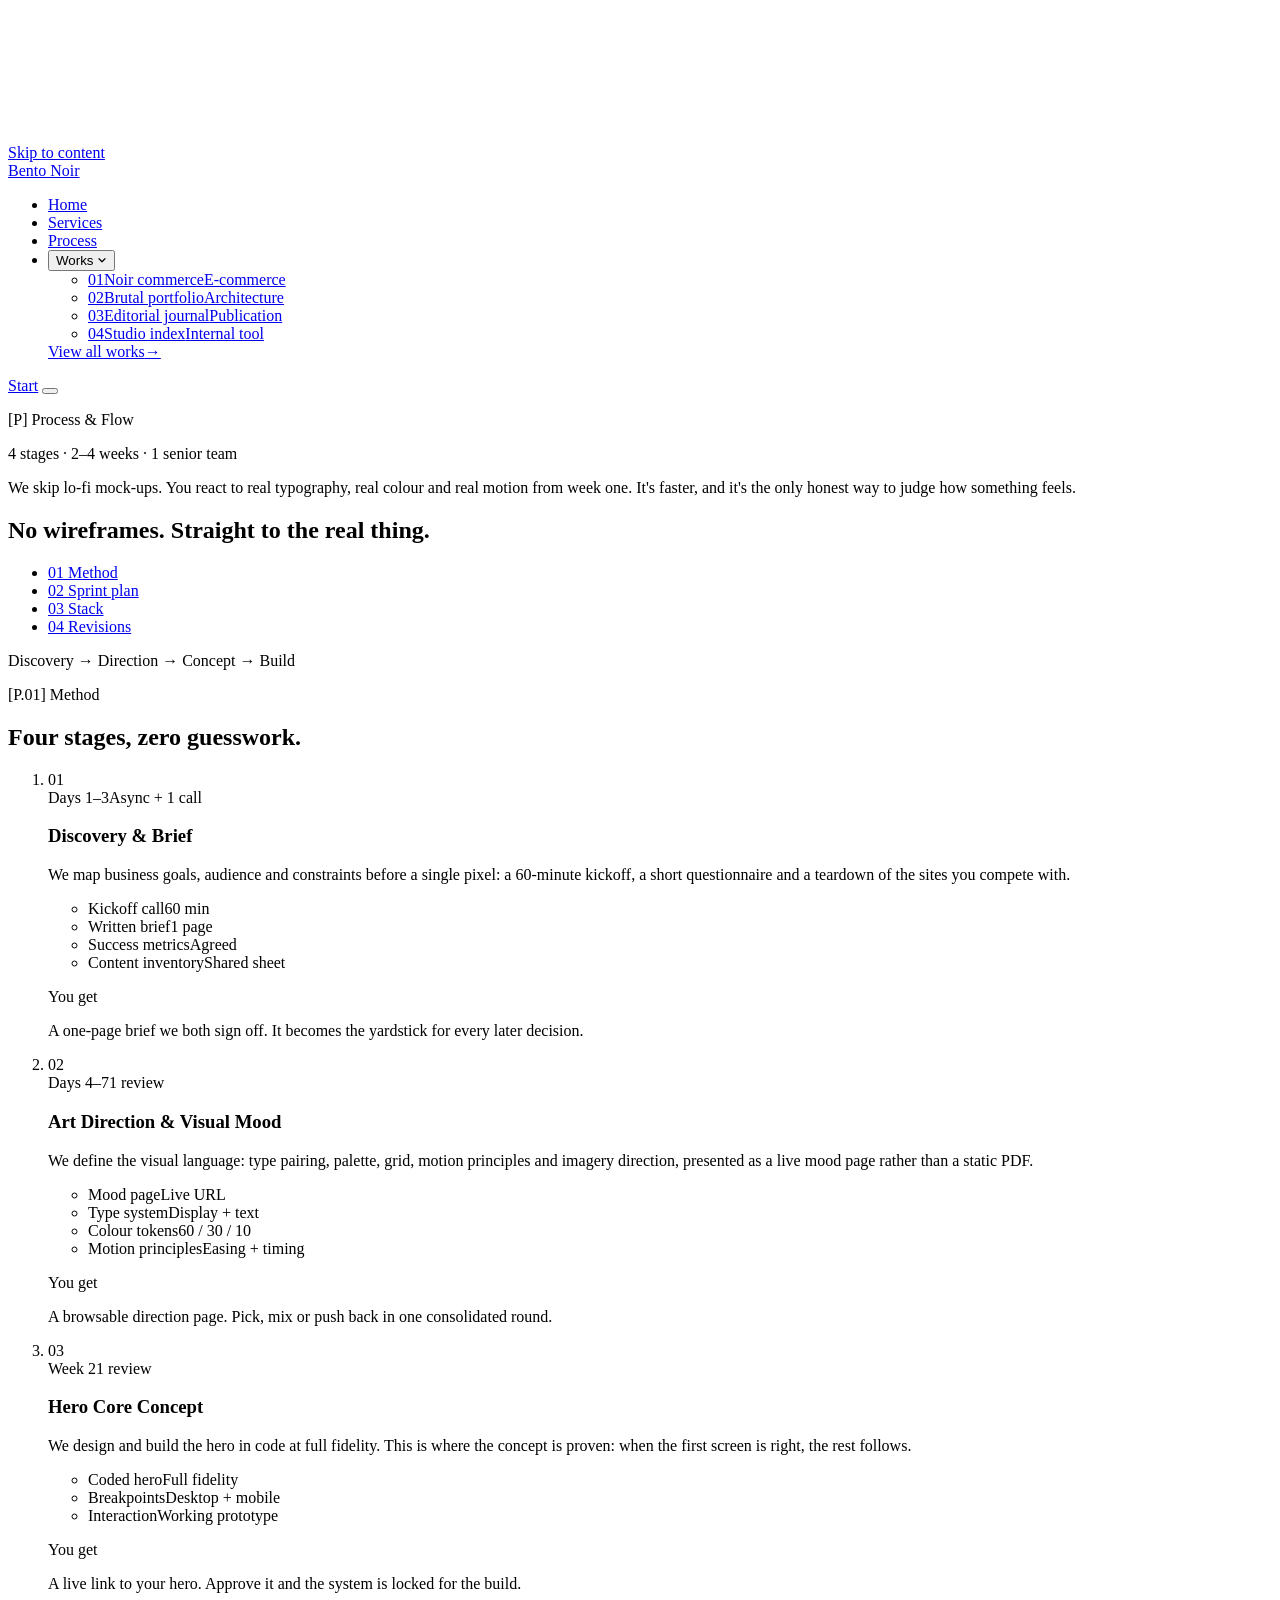
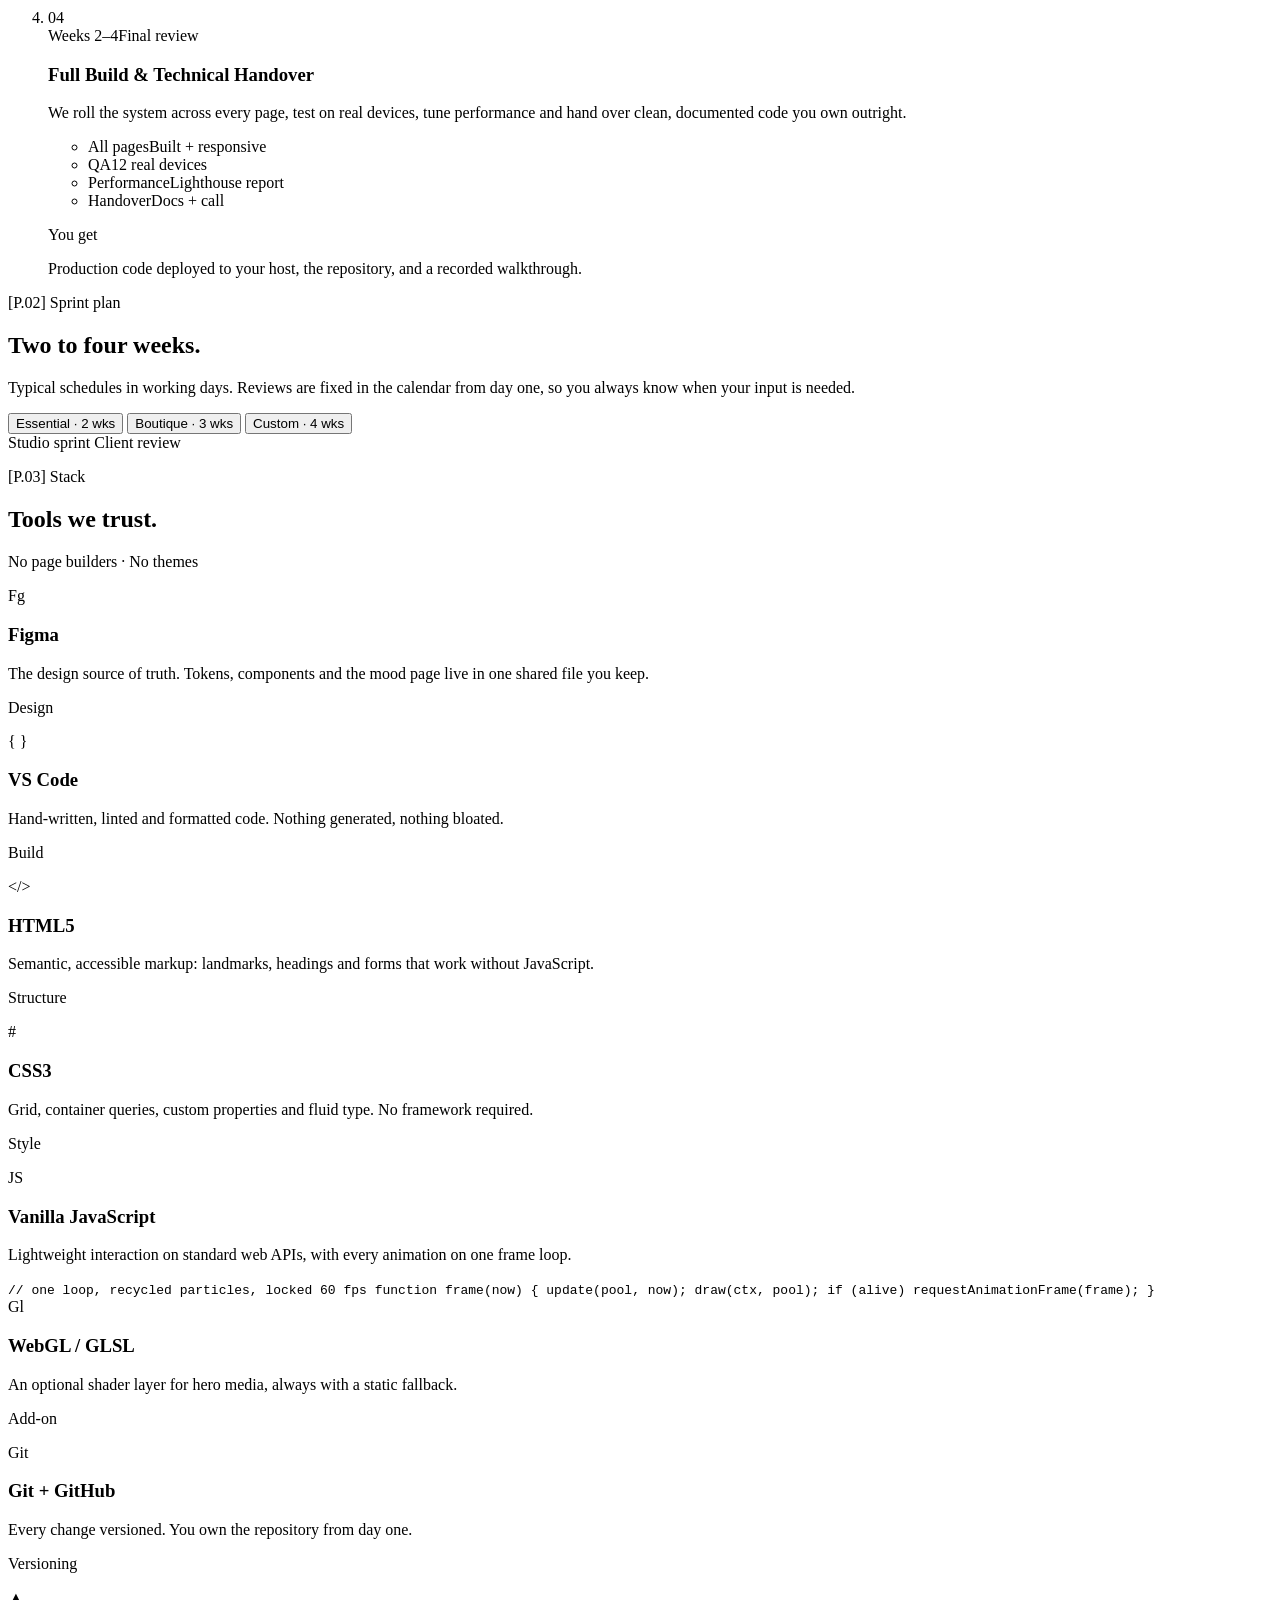
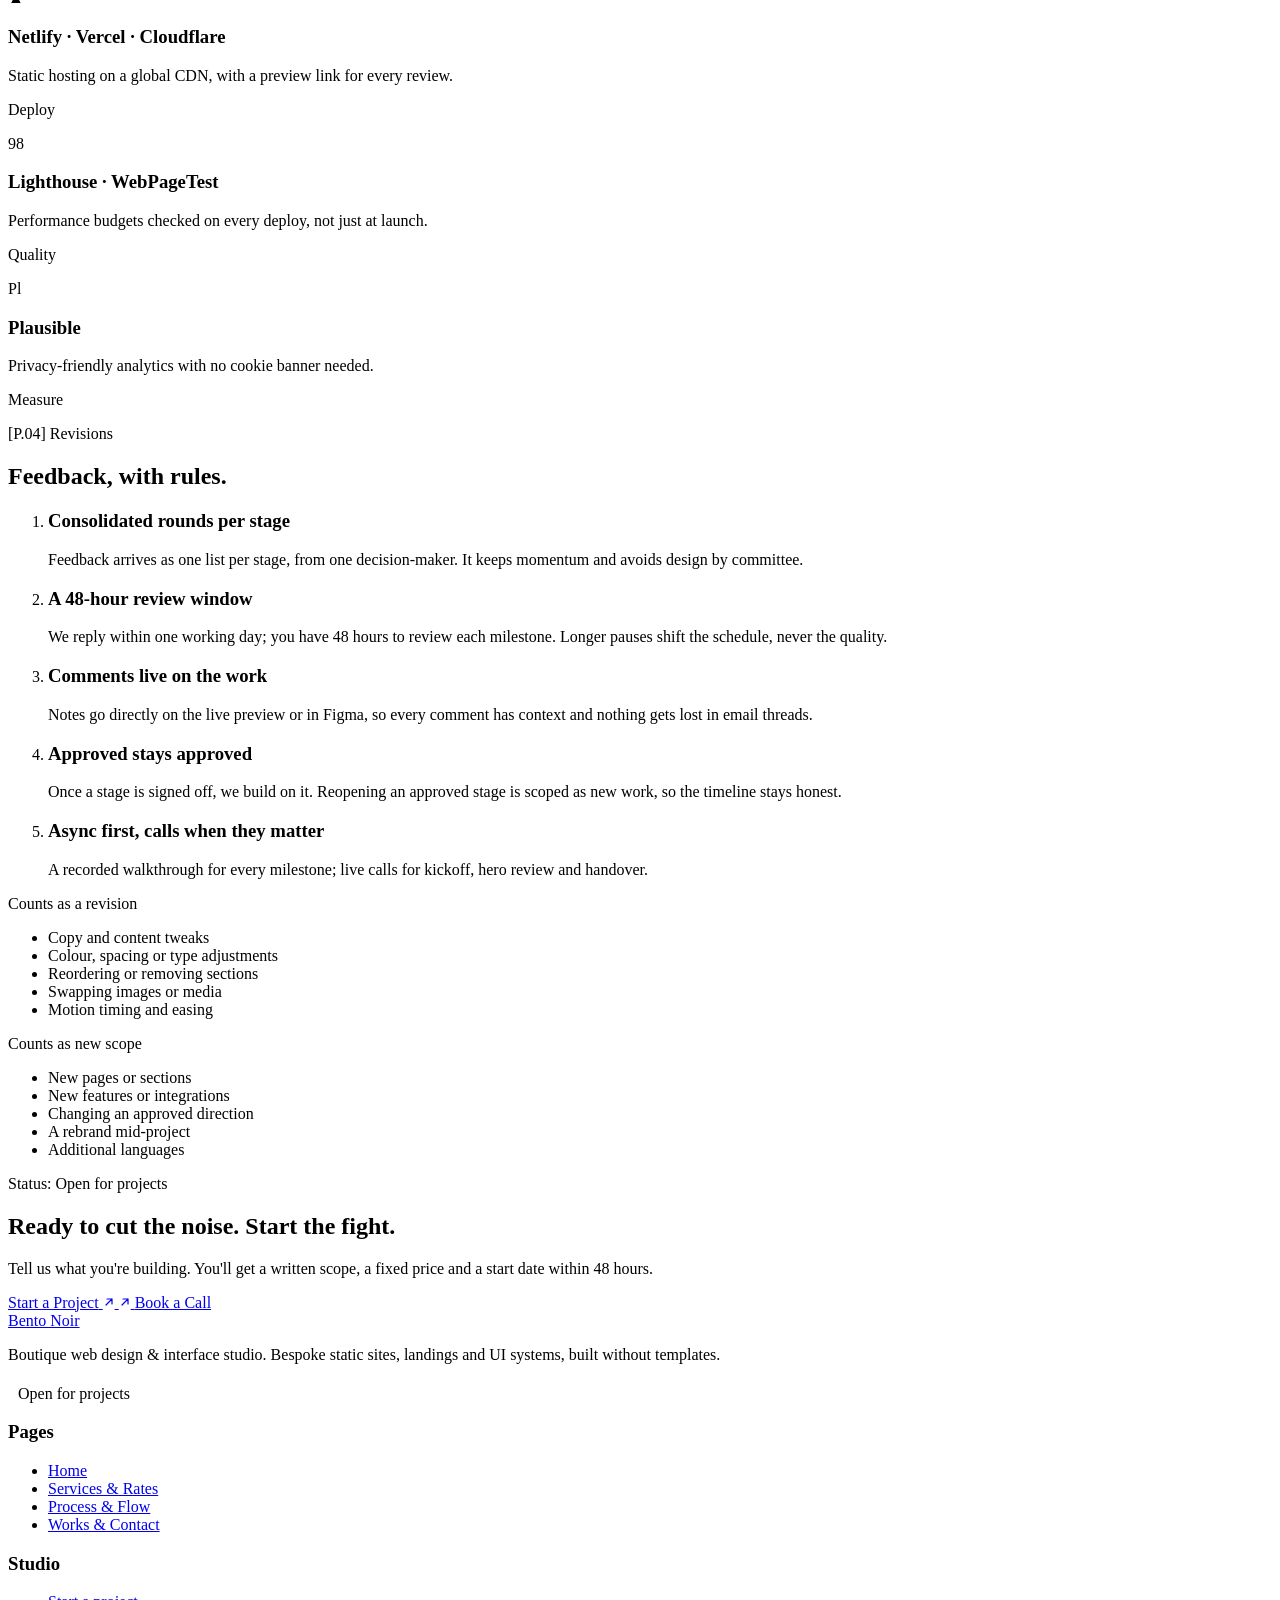
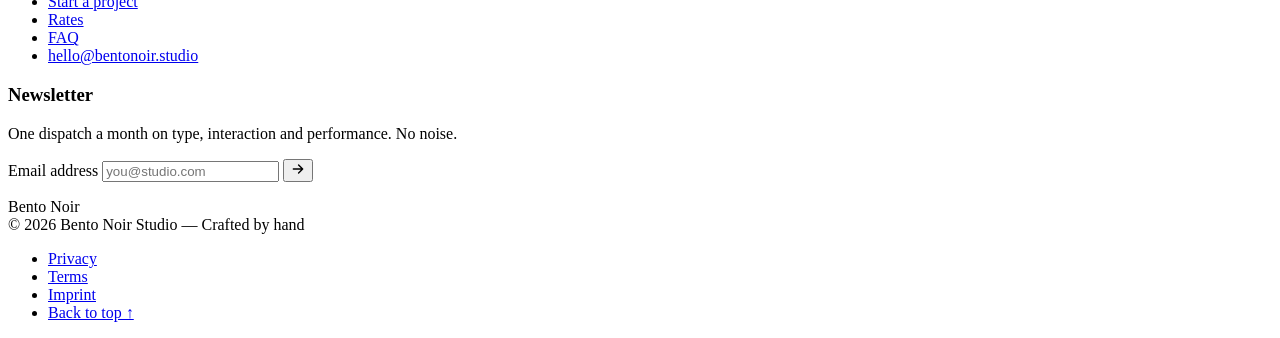
==== process.html @ 6e168e31 "Add files via upload" ====
<!doctype html>
<html lang="en" class="no-js">
<head>
  <meta charset="utf-8">
  <meta name="viewport" content="width=device-width, initial-scale=1">
  <title>Process &amp; Flow — Bento Noir</title>
  <meta name="description" content="Four stages, no lo-fi wireframes: Discovery, Art Direction, Hero Core Concept and Full Build. Sprint plans, tech stack and revision rules.">
  <meta name="theme-color" content="#F4F1EA">

  <link rel="preconnect" href="https://api.fontshare.com" crossorigin>
  <link rel="preconnect" href="https://fonts.googleapis.com">
  <link rel="preconnect" href="https://fonts.gstatic.com" crossorigin>
  <link rel="stylesheet" href="https://api.fontshare.com/v2/css?f[]=satoshi@400,500,700&display=swap">
  <link rel="stylesheet" href="https://fonts.googleapis.com/css2?family=Geist+Mono:wght@400;500&display=swap">
  <link rel="stylesheet" href="assets/css/styles.css">

  <script>document.documentElement.classList.replace('no-js', 'js');</script>
  <script src="assets/js/main.js" defer></script>
  <script src="assets/js/process.js" defer></script>
</head>

<body id="top">
  <a class="skip-link" href="#main">Skip to content</a>
  <canvas id="canvas-cursor" aria-hidden="true"></canvas>

  <!-- ===================== HEADER (shared) ===================== -->
  <header class="site-header">
    <nav class="nav" data-glow data-tone="light" aria-label="Primary">
      <a class="nav__brand" href="index.html" aria-label="Bento Noir — home">
        <span class="brand-mark" aria-hidden="true"><i></i><i></i><i></i><i></i></span>
        <span>Bento Noir</span>
      </a>

      <ul class="nav__links" id="nav-links">
        <li><a href="index.html">Home</a></li>
        <li><a href="services.html">Services</a></li>
        <li><a href="process.html" aria-current="page">Process</a></li>
        <li class="has-dropdown">
          <button class="nav__trigger" type="button" aria-expanded="false" aria-controls="works-menu">
            Works
            <svg class="chevron" width="10" height="10" viewBox="0 0 10 10" fill="none" aria-hidden="true"><path d="M2 3.75L5 6.75L8 3.75" stroke="currentColor" stroke-width="1.2" stroke-linecap="round" stroke-linejoin="round"/></svg>
          </button>
          <div class="dropdown" id="works-menu">
            <ul>
              <li><a href="works.html#noir-commerce"><span class="d-idx">01</span><span class="d-name">Noir commerce</span><span class="d-meta">E-commerce</span></a></li>
              <li><a href="works.html#brutal-portfolio"><span class="d-idx">02</span><span class="d-name">Brutal portfolio</span><span class="d-meta">Architecture</span></a></li>
              <li><a href="works.html#editorial-journal"><span class="d-idx">03</span><span class="d-name">Editorial journal</span><span class="d-meta">Publication</span></a></li>
              <li><a href="works.html#studio-index"><span class="d-idx">04</span><span class="d-name">Studio index</span><span class="d-meta">Internal tool</span></a></li>
            </ul>
            <a class="dropdown__all" href="works.html"><span>View all works</span><span aria-hidden="true">→</span></a>
          </div>
        </li>
      </ul>

      <a class="nav__cta" href="works.html#start" data-magnetic="0.22">Start</a>
      <button class="nav__toggle" type="button" aria-expanded="false" aria-controls="nav-links" aria-label="Open menu"><span></span><span></span></button>
    </nav>
  </header>

  <main id="main">

    <!-- ===================== PAGE HERO ===================== -->
    <section class="section page-hero" aria-labelledby="page-title">
      <div class="wrap">
        <div class="guides" aria-hidden="true"><span></span><span></span><span></span><span></span></div>
        <div class="page-hero__grid">
          <div class="page-hero__index" data-reveal style="--d: 300ms">
            <p class="tag"><span class="idx">[P]</span> Process &amp; Flow</p>
            <p class="tag">4 stages · 2–4 weeks · 1 senior team</p>
          </div>
          <div class="page-hero__aside" data-reveal style="--d: 450ms">
            <p class="lede">We skip lo-fi mock-ups. You react to real typography, real colour and real motion from week one. It's faster, and it's the only honest way to judge how something feels.</p>
          </div>
          <h1 class="display page-hero__title" id="page-title" data-lines style="--d: 150ms">
            <span class="line"><span class="line__inner" style="--i:0">No wireframes.</span></span>
            <span class="line"><span class="line__inner" style="--i:1">Straight to the <span class="accent">real thing.</span></span></span>
          </h1>
          <div class="page-hero__meta" data-reveal style="--d: 600ms">
            <ul class="page-hero__meta-list tag">
              <li><a href="#method">01 Method</a></li>
              <li><a href="#sprints">02 Sprint plan</a></li>
              <li><a href="#stack">03 Stack</a></li>
              <li><a href="#revisions">04 Revisions</a></li>
            </ul>
            <span class="tag">Discovery → Direction → Concept → Build</span>
          </div>
        </div>
      </div>
    </section>

    <!-- ===================== 01 · METHOD TIMELINE ===================== -->
    <section class="section" id="method" aria-labelledby="method-title" style="padding-top: 0">
      <div class="wrap">
        <div class="section-head">
          <p class="tag section-head__index" data-reveal><span class="idx">[P.01]</span> Method</p>
          <h2 class="h2 section-head__title" id="method-title" data-lines>
            <span class="line"><span class="line__inner" style="--i:0">Four stages,</span></span>
            <span class="line"><span class="line__inner" style="--i:1">zero guesswork.</span></span>
          </h2>
        </div>

        <div class="timeline" data-timeline>
          <div class="timeline__rail" aria-hidden="true"><i></i></div>
          <ol>

          <li class="step" data-step>
            <span class="step__node" aria-hidden="true"></span>
            <span class="step__n">01</span>
            <div class="step__main" data-reveal>
              <div class="step__when"><span class="pill-tag">Days 1–3</span><span class="pill-tag">Async + 1 call</span></div>
              <h3 class="h3">Discovery &amp; Brief</h3>
              <p class="body-s">We map business goals, audience and constraints before a single pixel: a 60-minute kickoff, a short questionnaire and a teardown of the sites you compete with.</p>
              <ul class="spec-list">
                <li><span>Kickoff call</span><span>60 min</span></li>
                <li><span>Written brief</span><span>1 page</span></li>
                <li><span>Success metrics</span><span>Agreed</span></li>
                <li><span>Content inventory</span><span>Shared sheet</span></li>
              </ul>
            </div>
            <div class="step__side" data-reveal style="--d: 120ms">
              <div class="step__out"><p class="tag">You get</p><p>A one-page brief we both sign off. It becomes the yardstick for every later decision.</p></div>
            </div>
          </li>

          <li class="step" data-step>
            <span class="step__node" aria-hidden="true"></span>
            <span class="step__n">02</span>
            <div class="step__main" data-reveal>
              <div class="step__when"><span class="pill-tag">Days 4–7</span><span class="pill-tag">1 review</span></div>
              <h3 class="h3">Art Direction &amp; Visual Mood</h3>
              <p class="body-s">We define the visual language: type pairing, palette, grid, motion principles and imagery direction, presented as a live mood page rather than a static PDF.</p>
              <ul class="spec-list">
                <li><span>Mood page</span><span>Live URL</span></li>
                <li><span>Type system</span><span>Display + text</span></li>
                <li><span>Colour tokens</span><span>60 / 30 / 10</span></li>
                <li><span>Motion principles</span><span>Easing + timing</span></li>
              </ul>
            </div>
            <div class="step__side" data-reveal style="--d: 120ms">
              <div class="step__out"><p class="tag">You get</p><p>A browsable direction page. Pick, mix or push back in one consolidated round.</p></div>
            </div>
          </li>

          <li class="step" data-step>
            <span class="step__node" aria-hidden="true"></span>
            <span class="step__n">03</span>
            <div class="step__main" data-reveal>
              <div class="step__when"><span class="pill-tag">Week 2</span><span class="pill-tag">1 review</span></div>
              <h3 class="h3">Hero Core Concept</h3>
              <p class="body-s">We design and build the hero in code at full fidelity. This is where the concept is proven: when the first screen is right, the rest follows.</p>
              <ul class="spec-list">
                <li><span>Coded hero</span><span>Full fidelity</span></li>
                <li><span>Breakpoints</span><span>Desktop + mobile</span></li>
                <li><span>Interaction</span><span>Working prototype</span></li>
              </ul>
            </div>
            <div class="step__side" data-reveal style="--d: 120ms">
              <div class="step__out"><p class="tag">You get</p><p>A live link to your hero. Approve it and the system is locked for the build.</p></div>
            </div>
          </li>

          <li class="step" data-step>
            <span class="step__node" aria-hidden="true"></span>
            <span class="step__n">04</span>
            <div class="step__main" data-reveal>
              <div class="step__when"><span class="pill-tag">Weeks 2–4</span><span class="pill-tag">Final review</span></div>
              <h3 class="h3">Full Build &amp; Technical Handover</h3>
              <p class="body-s">We roll the system across every page, test on real devices, tune performance and hand over clean, documented code you own outright.</p>
              <ul class="spec-list">
                <li><span>All pages</span><span>Built + responsive</span></li>
                <li><span>QA</span><span>12 real devices</span></li>
                <li><span>Performance</span><span>Lighthouse report</span></li>
                <li><span>Handover</span><span>Docs + call</span></li>
              </ul>
            </div>
            <div class="step__side" data-reveal style="--d: 120ms">
              <div class="step__out"><p class="tag">You get</p><p>Production code deployed to your host, the repository, and a recorded walkthrough.</p></div>
            </div>
          </li>
          </ol>
        </div>
      </div>
    </section>

    <!-- ===================== 02 · SPRINT PLAN ===================== -->
    <section class="section" id="sprints" aria-labelledby="sprints-title" style="padding-top: 0">
      <div class="wrap">
        <div class="section-head">
          <p class="tag section-head__index" data-reveal><span class="idx">[P.02]</span> Sprint plan</p>
          <div class="section-head__title">
            <h2 class="h2" id="sprints-title" data-lines>
              <span class="line"><span class="line__inner">Two to four weeks.</span></span>
            </h2>
            <p class="lede" data-reveal style="--d:150ms; margin-top: 20px">Typical schedules in working days. Reviews are fixed in the calendar from day one, so you always know when your input is needed.</p>
          </div>
        </div>

        <div class="sprint" data-sprint data-reveal="expand">
          <div class="sprint__bar">
            <div class="sprint__tabs" role="tablist" aria-label="Tier schedule">
              <button class="chip" type="button" role="tab" aria-selected="false" data-plan="essential">Essential · 2 wks</button>
              <button class="chip" type="button" role="tab" aria-selected="true" data-plan="boutique">Boutique · 3 wks</button>
              <button class="chip" type="button" role="tab" aria-selected="false" data-plan="custom">Custom · 4 wks</button>
            </div>
            <div class="sprint__legend tag">
              <span><i aria-hidden="true"></i>Studio sprint</span>
              <span><i class="is-review" aria-hidden="true"></i>Client review</span>
            </div>
          </div>
          <div class="sprint__chart" role="tabpanel" data-sprint-chart aria-live="polite">
            <noscript><p class="body-s">Essential: 2 weeks · Boutique: 3 weeks · Custom: 4+ weeks.</p></noscript>
          </div>
        </div>
      </div>
    </section>

    <!-- ===================== 03 · STACK ===================== -->
    <section class="section" id="stack" aria-labelledby="stack-title" style="padding-top: 0">
      <div class="wrap">
        <div class="section-head">
          <p class="tag section-head__index" data-reveal><span class="idx">[P.03]</span> Stack</p>
          <h2 class="h2 section-head__title" id="stack-title" data-lines>
            <span class="line"><span class="line__inner">Tools we trust.</span></span>
          </h2>
          <p class="tag section-head__meta" data-reveal>No page builders · No themes</p>
        </div>

        <div class="bento stack-grid" data-reveal="expand">
          <article class="tool tool--wide">
            <span class="tool__glyph" aria-hidden="true">Fg</span>
            <h3 class="h4">Figma</h3>
            <p class="tool__desc">The design source of truth. Tokens, components and the mood page live in one shared file you keep.</p>
            <p class="tag tool__role">Design</p>
          </article>
          <article class="tool">
            <span class="tool__glyph" aria-hidden="true">{ }</span>
            <h3 class="h4">VS Code</h3>
            <p class="tool__desc">Hand-written, linted and formatted code. Nothing generated, nothing bloated.</p>
            <p class="tag tool__role">Build</p>
          </article>
          <article class="tool">
            <span class="tool__glyph" aria-hidden="true">&lt;/&gt;</span>
            <h3 class="h4">HTML5</h3>
            <p class="tool__desc">Semantic, accessible markup: landmarks, headings and forms that work without JavaScript.</p>
            <p class="tag tool__role">Structure</p>
          </article>
          <article class="tool">
            <span class="tool__glyph" aria-hidden="true">#</span>
            <h3 class="h4">CSS3</h3>
            <p class="tool__desc">Grid, container queries, custom properties and fluid type. No framework required.</p>
            <p class="tag tool__role">Style</p>
          </article>
          <article class="tool tool--wide">
            <span class="tool__glyph" aria-hidden="true">JS</span>
            <h3 class="h4">Vanilla JavaScript</h3>
            <p class="tool__desc">Lightweight interaction on standard web APIs, with every animation on one frame loop.</p>
<code><span class="c">// one loop, recycled particles, locked 60 fps</span>
<span class="k">function</span> frame(now) {
  update(pool, now); draw(ctx, pool);
  <span class="k">if</span> (alive) requestAnimationFrame(frame);
}</code>
          </article>
          <article class="tool">
            <span class="tool__glyph" aria-hidden="true">Gl</span>
            <h3 class="h4">WebGL / GLSL</h3>
            <p class="tool__desc">An optional shader layer for hero media, always with a static fallback.</p>
            <p class="tag tool__role">Add-on</p>
          </article>
          <article class="tool">
            <span class="tool__glyph" aria-hidden="true">Git</span>
            <h3 class="h4">Git + GitHub</h3>
            <p class="tool__desc">Every change versioned. You own the repository from day one.</p>
            <p class="tag tool__role">Versioning</p>
          </article>
          <article class="tool">
            <span class="tool__glyph" aria-hidden="true">▲</span>
            <h3 class="h4">Netlify · Vercel · Cloudflare</h3>
            <p class="tool__desc">Static hosting on a global CDN, with a preview link for every review.</p>
            <p class="tag tool__role">Deploy</p>
          </article>
          <article class="tool">
            <span class="tool__glyph" aria-hidden="true">98</span>
            <h3 class="h4">Lighthouse · WebPageTest</h3>
            <p class="tool__desc">Performance budgets checked on every deploy, not just at launch.</p>
            <p class="tag tool__role">Quality</p>
          </article>
          <article class="tool">
            <span class="tool__glyph" aria-hidden="true">Pl</span>
            <h3 class="h4">Plausible</h3>
            <p class="tool__desc">Privacy-friendly analytics with no cookie banner needed.</p>
            <p class="tag tool__role">Measure</p>
          </article>
        </div>
      </div>
    </section>

    <!-- ===================== 04 · REVISIONS ===================== -->
    <section class="section" id="revisions" aria-labelledby="rev-title" style="padding-top: 0">
      <div class="wrap">
        <div class="section-head">
          <p class="tag section-head__index" data-reveal><span class="idx">[P.04]</span> Revisions</p>
          <h2 class="h2 section-head__title" id="rev-title" data-lines>
            <span class="line"><span class="line__inner">Feedback, with rules.</span></span>
          </h2>
        </div>

        <div class="revisions">
          <ol class="rules">
            <li class="rule-item" data-reveal>
              <div><h3 class="h4">Consolidated rounds per stage</h3>
              <p>Feedback arrives as one list per stage, from one decision-maker. It keeps momentum and avoids design by committee.</p></div>
            </li>
            <li class="rule-item" data-reveal>
              <div><h3 class="h4">A 48-hour review window</h3>
              <p>We reply within one working day; you have 48 hours to review each milestone. Longer pauses shift the schedule, never the quality.</p></div>
            </li>
            <li class="rule-item" data-reveal>
              <div><h3 class="h4">Comments live on the work</h3>
              <p>Notes go directly on the live preview or in Figma, so every comment has context and nothing gets lost in email threads.</p></div>
            </li>
            <li class="rule-item" data-reveal>
              <div><h3 class="h4">Approved stays approved</h3>
              <p>Once a stage is signed off, we build on it. Reopening an approved stage is scoped as new work, so the timeline stays honest.</p></div>
            </li>
            <li class="rule-item" data-reveal>
              <div><h3 class="h4">Async first, calls when they matter</h3>
              <p>A recorded walkthrough for every milestone; live calls for kickoff, hero review and handover.</p></div>
            </li>
          </ol>

          <div class="scope-compare">
            <div class="scope-card is-inverse" style="background: var(--c-ink)" data-reveal>
              <p class="tag">Counts as a revision</p>
              <ul>
                <li>Copy and content tweaks</li>
                <li>Colour, spacing or type adjustments</li>
                <li>Reordering or removing sections</li>
                <li>Swapping images or media</li>
                <li>Motion timing and easing</li>
              </ul>
            </div>
            <div class="scope-card is-light" data-reveal style="--d: 120ms">
              <p class="tag">Counts as new scope</p>
              <ul>
                <li>New pages or sections</li>
                <li>New features or integrations</li>
                <li>Changing an approved direction</li>
                <li>A rebrand mid-project</li>
                <li>Additional languages</li>
              </ul>
            </div>
          </div>
        </div>
      </div>
    </section>

    <!-- ===================== CLOSING CTA (dark sheet) ===================== -->
    <section class="section section--sheet cta" data-theme="dark" aria-labelledby="cta-title">
      <div class="cta__glow" aria-hidden="true"></div>
      <div class="wrap cta__inner">
        <p class="status-chip tag" data-reveal>
          <span class="status-dot" data-live aria-hidden="true"></span>
          <span data-studio="status">Status: Open for projects</span>
        </p>
        <h2 class="cta__title" id="cta-title" data-lines>
          <span class="line"><span class="line__inner" style="--i:0">Ready to cut the noise.</span></span>
          <span class="line"><span class="line__inner" style="--i:1">Start the fight.</span></span>
        </h2>
        <p class="cta__lede" data-reveal style="--d: 200ms">Tell us what you're building. You'll get a written scope, a fixed price and a start date within 48 hours.</p>
        <div class="cta__actions" data-reveal style="--d: 300ms">
          <a class="btn btn--solid" href="works.html#start" data-magnetic="0.3">
            <span class="btn__label">Start a Project</span>
            <span class="btn__icon" aria-hidden="true">
              <svg width="12" height="12" viewBox="0 0 12 12" fill="none"><path d="M3 9L9 3M9 3H4M9 3V8" stroke="currentColor" stroke-width="1.2" stroke-linecap="round" stroke-linejoin="round"/></svg>
              <svg width="12" height="12" viewBox="0 0 12 12" fill="none"><path d="M3 9L9 3M9 3H4M9 3V8" stroke="currentColor" stroke-width="1.2" stroke-linecap="round" stroke-linejoin="round"/></svg>
            </span>
          </a>
          <a class="btn btn--ghost" href="works.html#start" data-studio="mailto" data-subject="Intro call — Bento Noir" data-magnetic="0.3">
            <span class="btn__label">Book a Call</span>
            <span class="btn__dot" aria-hidden="true"></span>
          </a>
        </div>
      </div>
    </section>
  </main>

  <!-- ===================== FOOTER (shared) ===================== -->
  <footer class="section site-footer" data-theme="dark">
    <div class="wrap">
      <div class="footer__top">
        <div class="footer__brand">
          <a class="nav__brand" href="index.html" aria-label="Bento Noir — home">
            <span class="brand-mark" aria-hidden="true"><i></i><i></i><i></i><i></i></span>
            <span>Bento Noir</span>
          </a>
          <p>Boutique web design &amp; interface studio. Bespoke static sites, landings and UI systems, built without templates.</p>
          <span class="tag" style="display:inline-flex;align-items:center;gap:10px">
            <span class="status-dot" data-live aria-hidden="true"></span>
            <span data-studio="status-short">Open for projects</span>
          </span>
        </div>

        <nav class="footer__col" aria-label="Pages">
          <h3 class="tag">Pages</h3>
          <ul>
            <li><a href="index.html">Home</a></li>
            <li><a href="services.html">Services &amp; Rates</a></li>
            <li><a href="process.html" aria-current="page">Process &amp; Flow</a></li>
            <li><a href="works.html">Works &amp; Contact</a></li>
          </ul>
        </nav>

        <div class="footer__col">
          <h3 class="tag">Studio</h3>
          <ul>
            <li><a href="works.html#start">Start a project</a></li>
            <li><a href="services.html#rates">Rates</a></li>
            <li><a href="works.html#faq">FAQ</a></li>
            <li><a href="#" data-studio="email">hello@bentonoir.studio</a></li>
          </ul>
        </div>

        <form class="newsletter" data-newsletter data-endpoint="" novalidate>
          <h3 class="tag">Newsletter</h3>
          <p class="body-s">One dispatch a month on type, interaction and performance. No noise.</p>
          <div class="newsletter__field">
            <label class="visually-hidden" for="nl-email">Email address</label>
            <input id="nl-email" type="email" name="email" placeholder="you@studio.com" autocomplete="email" required>
            <button type="submit" aria-label="Subscribe">
              <svg width="14" height="14" viewBox="0 0 12 12" fill="none" aria-hidden="true"><path d="M2 6h8M10 6 6.5 2.5M10 6 6.5 9.5" stroke="currentColor" stroke-width="1.2" stroke-linecap="round" stroke-linejoin="round"/></svg>
            </button>
          </div>
          <p class="form-note" role="status" aria-live="polite"></p>
        </form>
      </div>

      <div class="footer__wordmark" aria-hidden="true">Bento Noir</div>

      <div class="footer__legal tag">
        <span>© <span data-year>2026</span> Bento Noir Studio — Crafted by hand</span>
        <ul>
          <!-- TODO: point these at real legal pages -->
          <li><a href="#">Privacy</a></li>
          <li><a href="#">Terms</a></li>
          <li><a href="#">Imprint</a></li>
          <li><a href="#top">Back to top ↑</a></li>
        </ul>
      </div>
    </div>
  </footer>
</body>
</html>
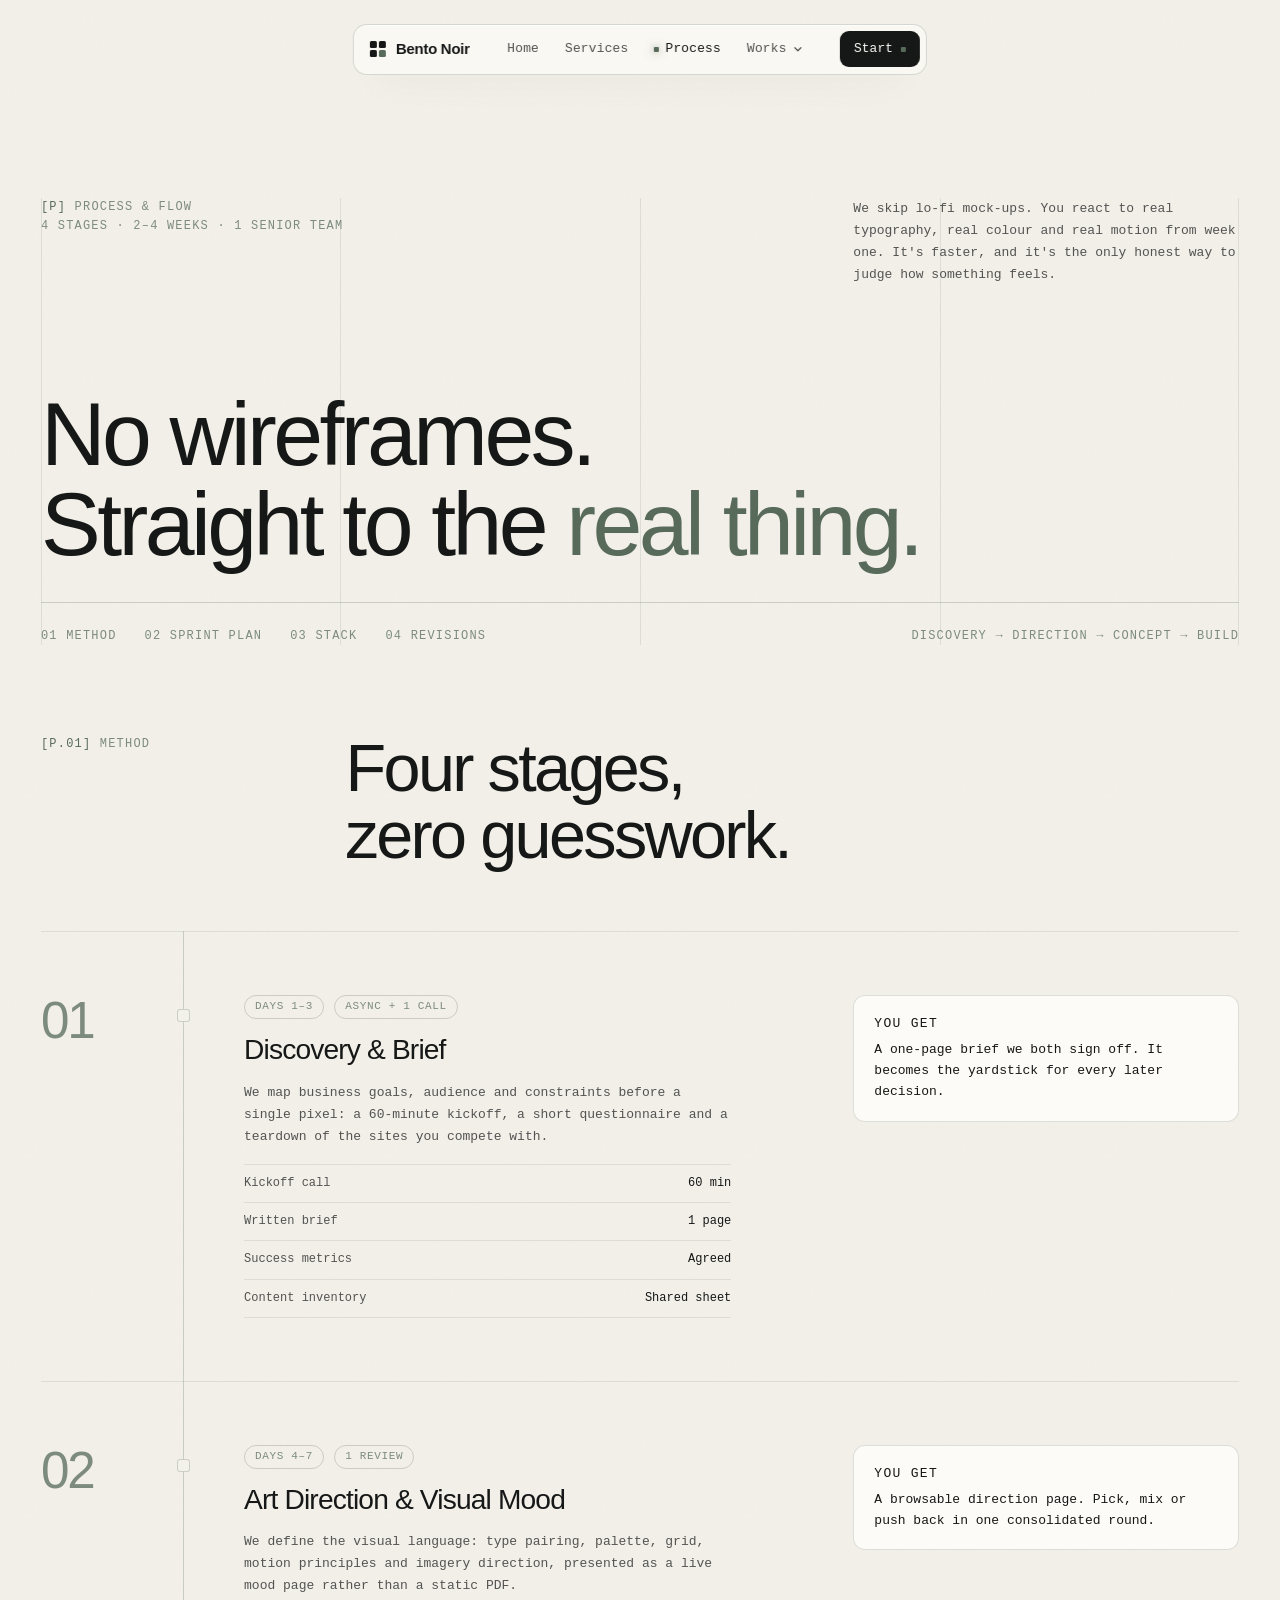
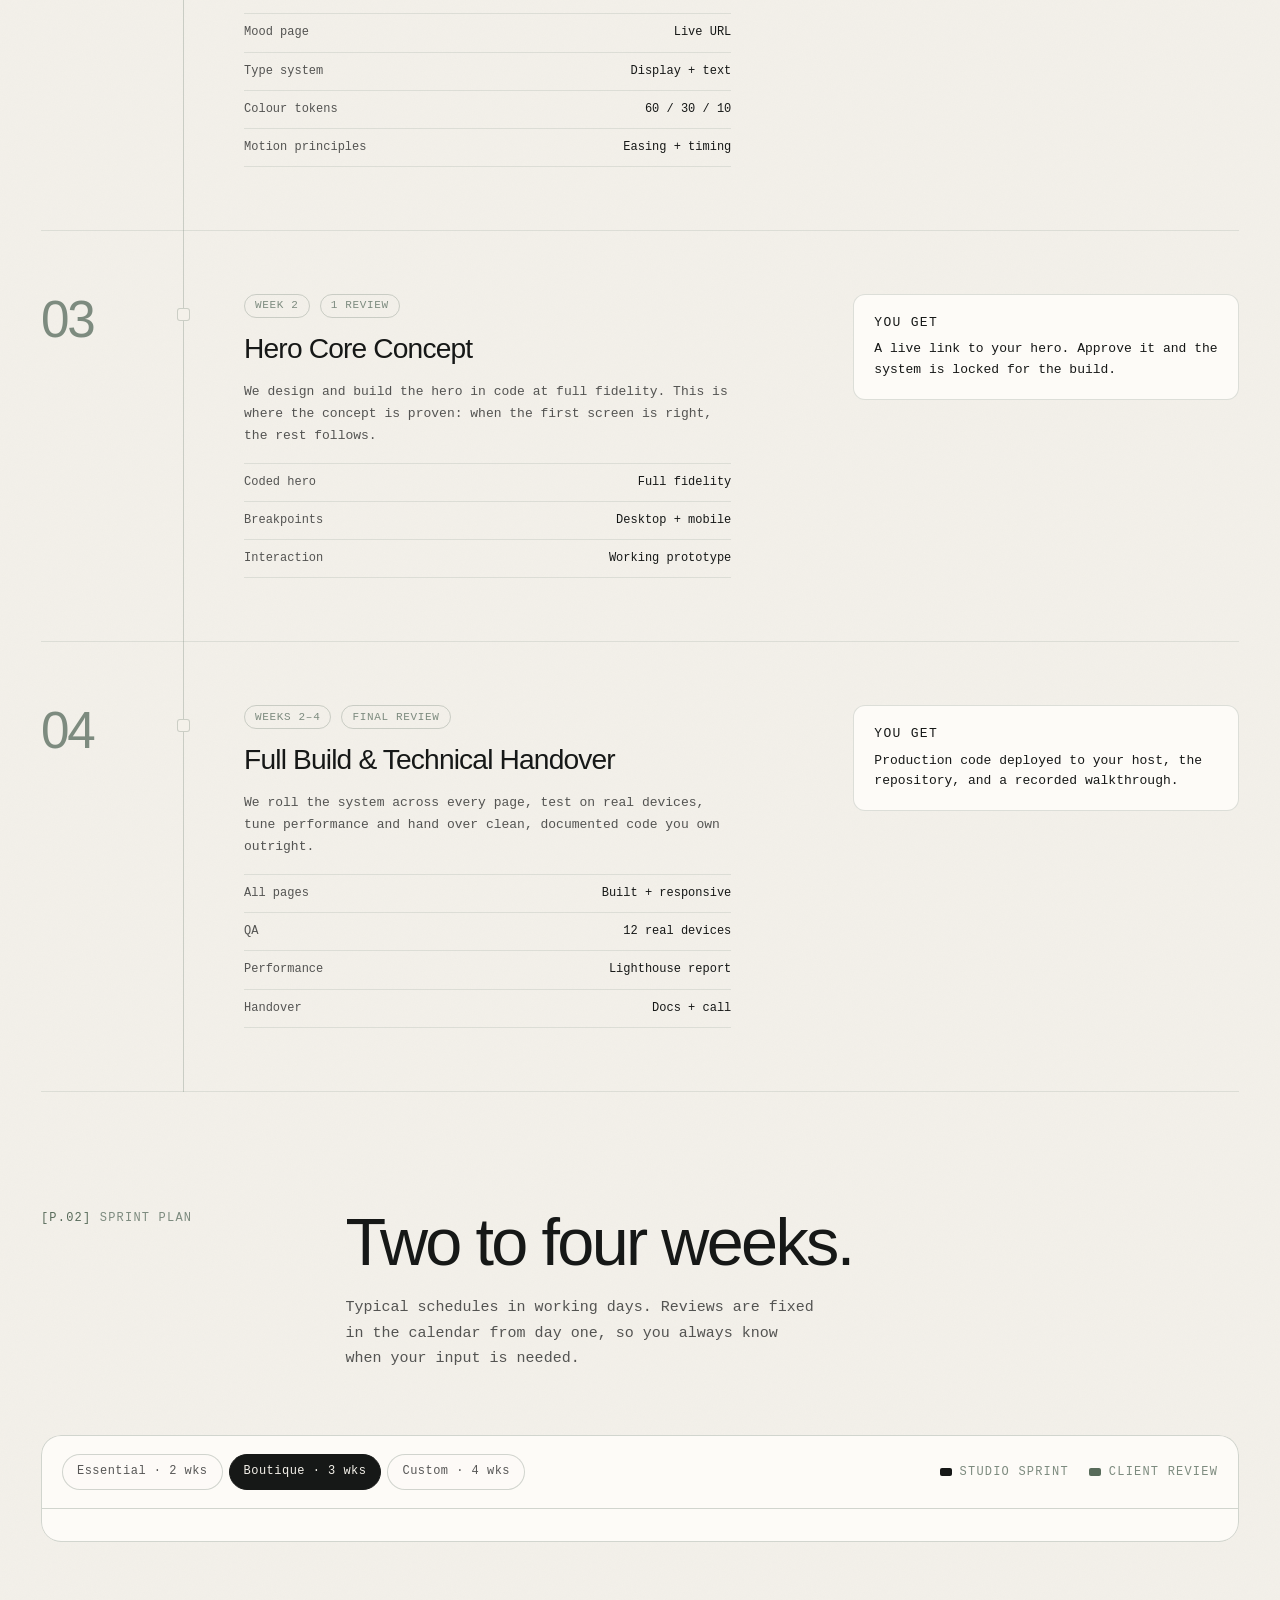
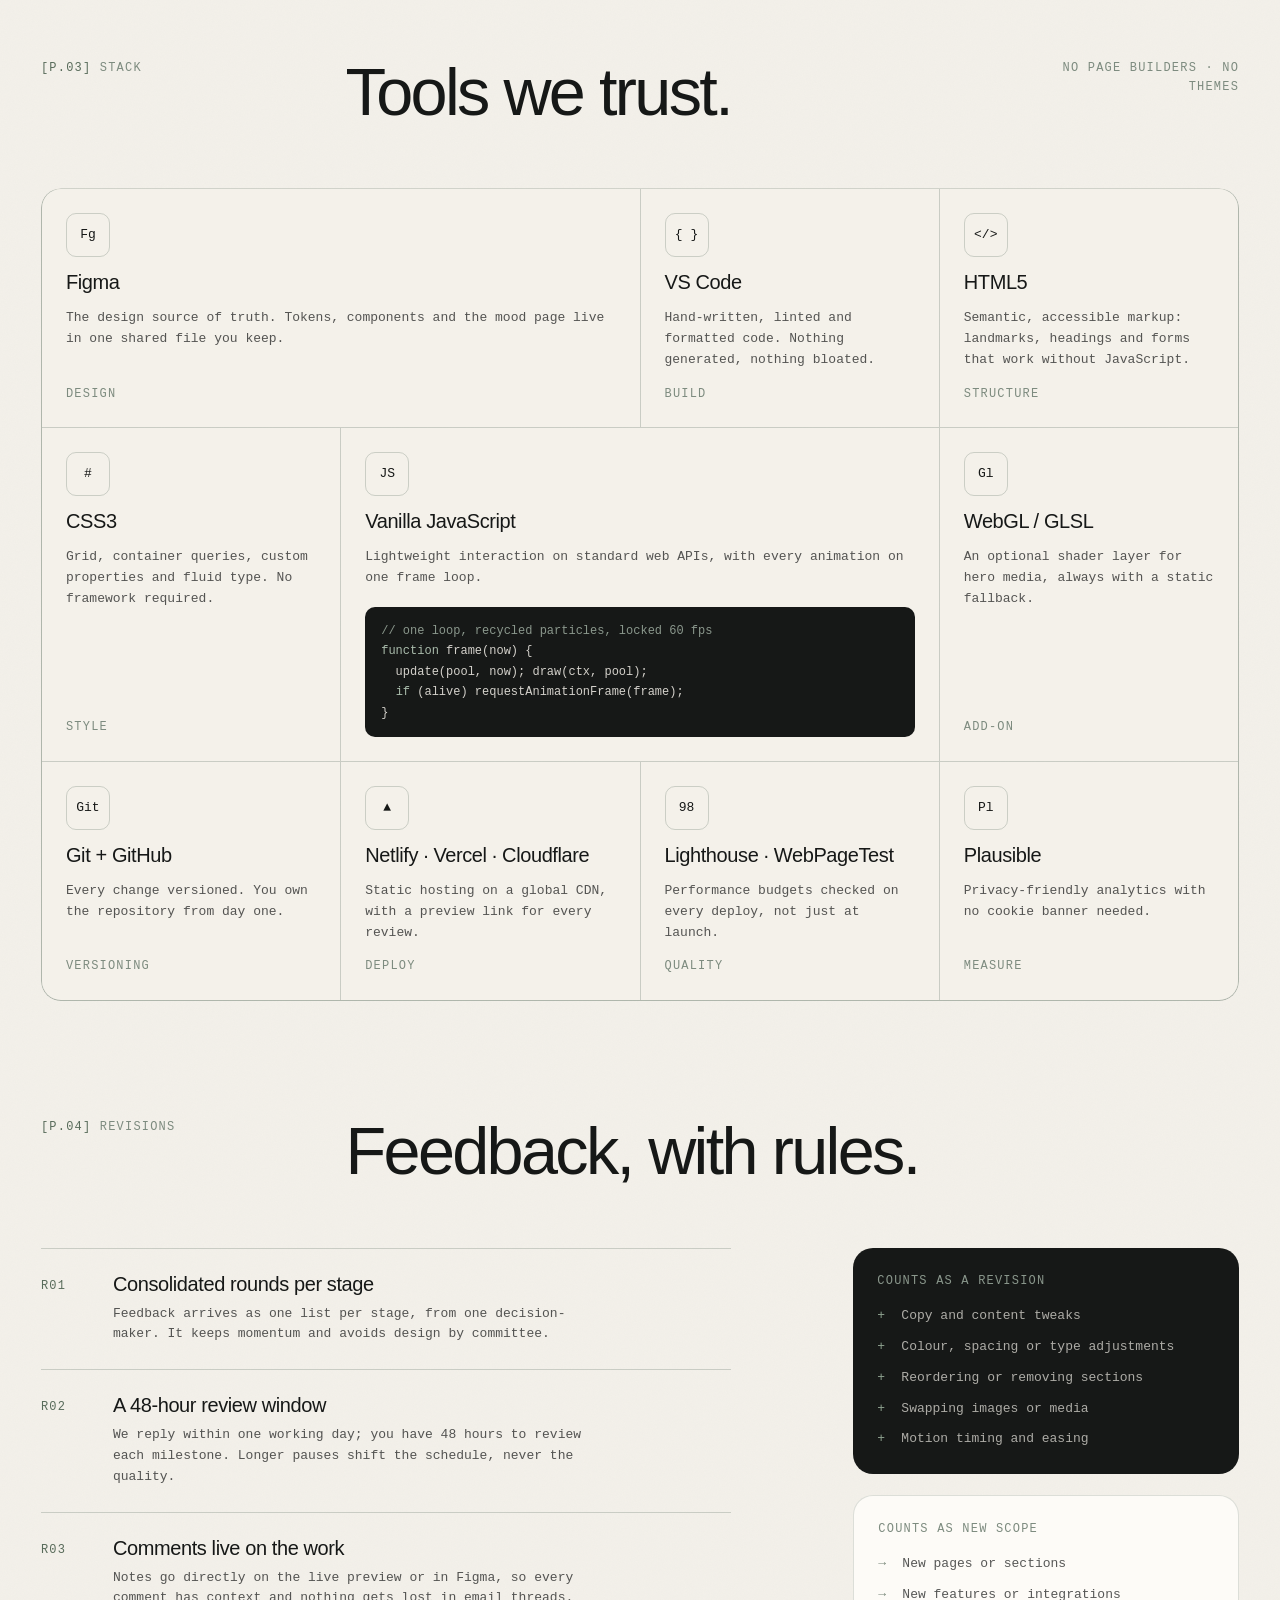
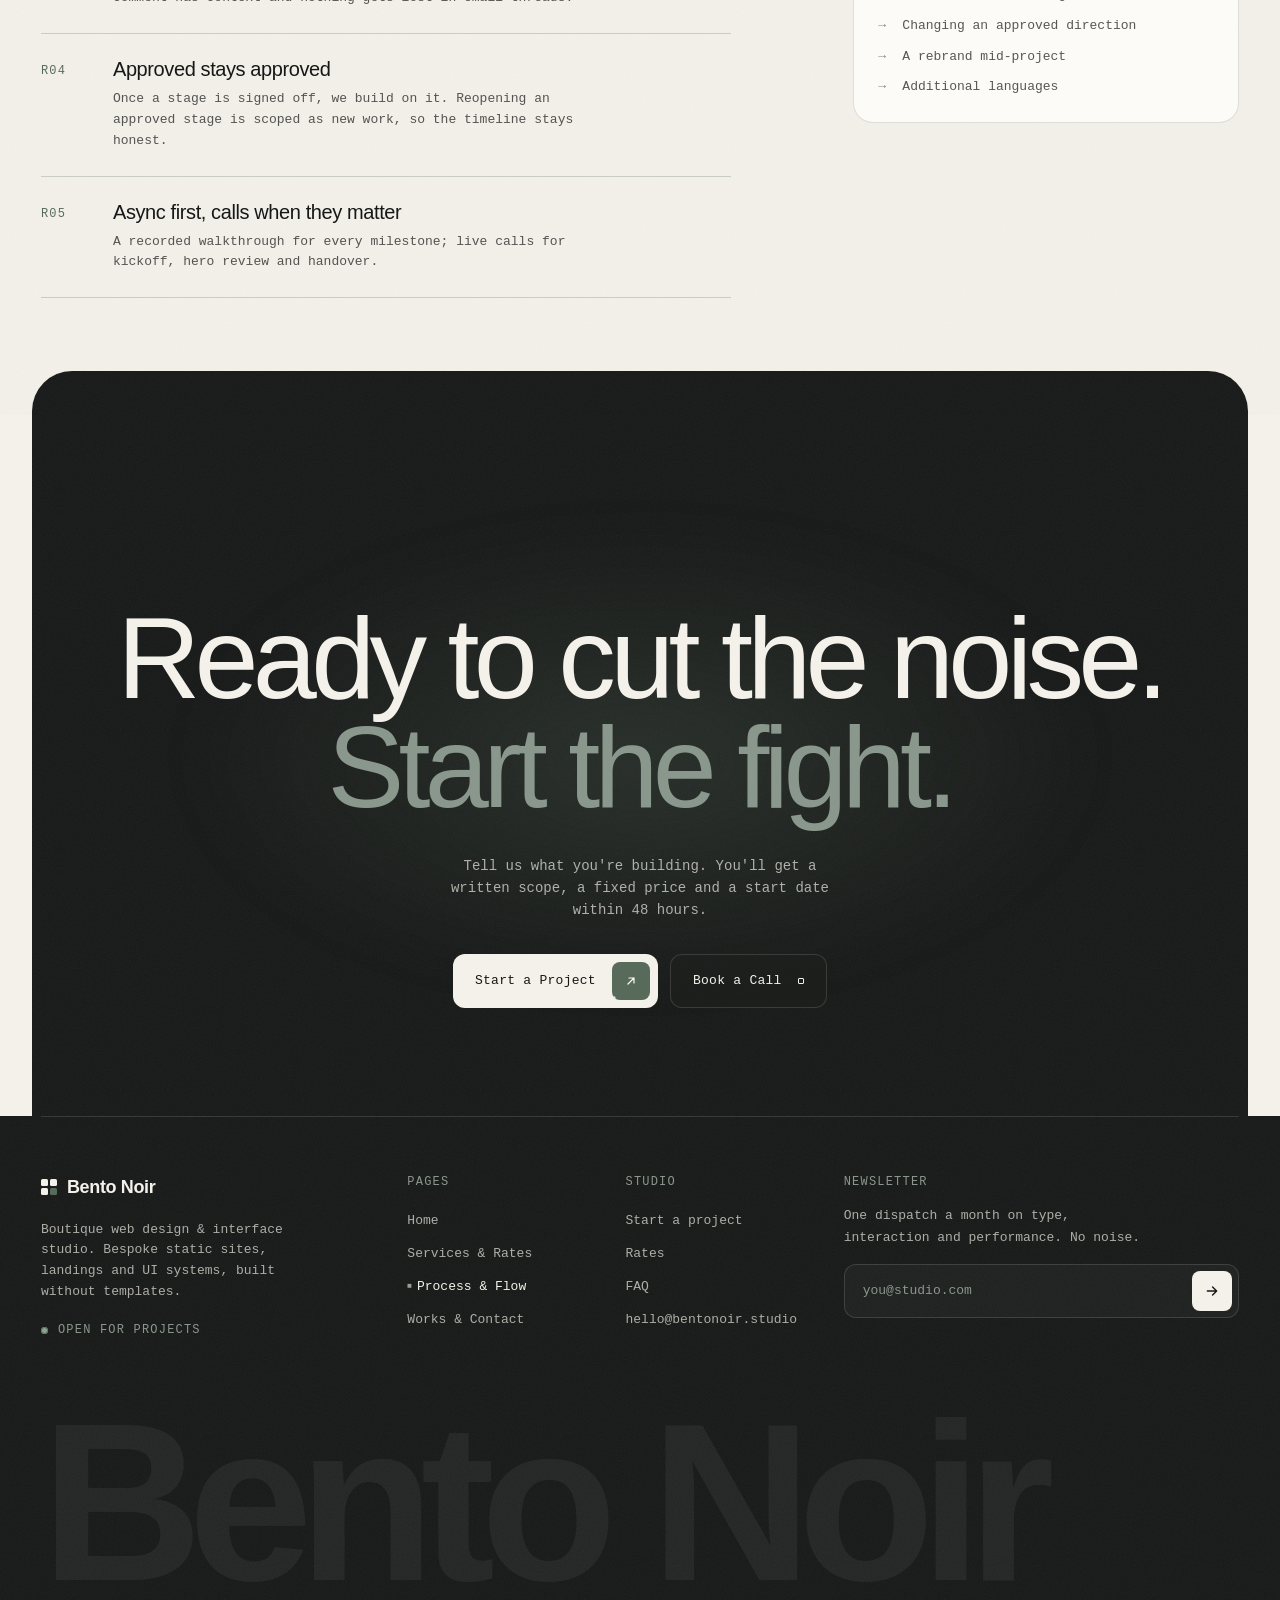
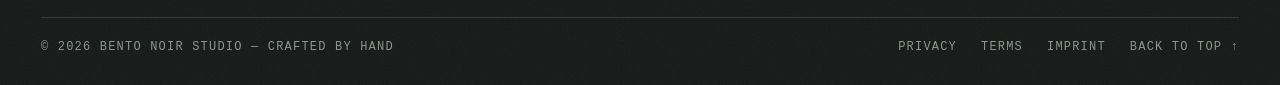
==== commit 73d482d2: "Update stylesheet and script links in process.html" ====
--- a/process.html
+++ b/process.html
@@ -12,11 +12,11 @@
   <link rel="preconnect" href="https://fonts.gstatic.com" crossorigin>
   <link rel="stylesheet" href="https://api.fontshare.com/v2/css?f[]=satoshi@400,500,700&display=swap">
   <link rel="stylesheet" href="https://fonts.googleapis.com/css2?family=Geist+Mono:wght@400;500&display=swap">
-  <link rel="stylesheet" href="assets/css/styles.css">
+  <link rel="stylesheet" href="styles.css">
 
   <script>document.documentElement.classList.replace('no-js', 'js');</script>
-  <script src="assets/js/main.js" defer></script>
-  <script src="assets/js/process.js" defer></script>
+<script src="main.js" defer></script>
+<script src="home.js" defer></script>
 </head>
 
 <body id="top">
--- a/styles.css
+++ b/styles.css
@@ -0,0 +1,2617 @@
+/* =====================================================================
+   BENTO NOIR — Shared stylesheet
+   Quiet Luxury · Interactive Digital Craft
+   ---------------------------------------------------------------------
+   01 Tokens & themes      08 Hero (home)          15 Works page
+   02 Base                 09 Philosophy           16 Modal
+   03 Type utilities       10 Selected works       17 FAQ
+   04 Motion system        11 Closing CTA          18 Onboarding form
+   05 Header               12 Footer               19 Responsive
+   06 Buttons & chips      13 Services page        20 Reduced motion
+   07 Sections & layout    14 Process page
+   ===================================================================== */
+
+/* =====================================================================
+   01 · TOKENS & THEMES
+   ===================================================================== */
+:root {
+  /* Palette — 60 / 30 / 10 */
+  --c-canvas: #F4F1EA;     /* 60 — warm oat cotton paper */
+  --c-ink: #161817;        /* 30 — deep charcoal */
+  --c-ink-2: #1E211F;      /* lifted charcoal surface */
+  --c-sage: #586B5A;       /* 10 — accent, interaction only */
+  --c-olive: #7D8B7F;      /* borders, metadata */
+  --c-porcelain: #FDFBF7;  /* elevated light surface */
+  --c-white: #FFFFFF;
+
+  /* Type */
+  --f-display: 'Satoshi', 'Helvetica Neue', Arial, sans-serif;
+  --f-mono: 'Geist Mono', ui-monospace, 'SFMono-Regular', Menlo, monospace;
+
+  /* Layout */
+  --wrap: 1440px;
+  --gutter: clamp(16px, 3.2vw, 48px);
+  --col-gap: clamp(12px, 1.6vw, 24px);
+  --header-h: 50px;
+  --header-top: 24px;
+  --r-lg: 20px;
+  --r-md: 14px;
+  --r-sm: 10px;
+
+  /* Motion */
+  --ease-out: cubic-bezier(0.16, 1, 0.3, 1);
+  --ease-io: cubic-bezier(0.65, 0, 0.35, 1);
+
+  /* Paper grain (baked opacity) */
+  --grain: url("data:image/svg+xml,%3Csvg xmlns='http://www.w3.org/2000/svg' width='180' height='180'%3E%3Cfilter id='n'%3E%3CfeTurbulence type='fractalNoise' baseFrequency='0.85' numOctaves='2' stitchTiles='stitch'/%3E%3CfeColorMatrix values='0 0 0 0 0.5 0 0 0 0 0.5 0 0 0 0 0.5 0 0 0 0.9 0'/%3E%3C/filter%3E%3Crect width='100%25' height='100%25' filter='url(%23n)' opacity='0.07'/%3E%3C/svg%3E");
+
+  /* Light theme (default) */
+  --bg: var(--c-canvas);
+  --fg: var(--c-ink);
+  --fg-2: rgba(22, 24, 23, 0.72);
+  --muted: var(--c-olive);
+  --line: rgba(125, 139, 127, 0.34);
+  --line-soft: rgba(125, 139, 127, 0.18);
+  --surface: var(--c-porcelain);
+  --surface-2: rgba(253, 251, 247, 0.6);
+  --surface-line: rgba(125, 139, 127, 0.26);
+  --btn-bg: var(--c-ink);
+  --btn-fg: var(--c-porcelain);
+}
+
+/* Dark scope: sections and inverse cards */
+[data-theme="dark"],
+.is-inverse {
+  --bg: var(--c-ink);
+  --fg: var(--c-canvas);
+  --fg-2: rgba(244, 241, 234, 0.68);
+  --muted: #8A978C;
+  --line: rgba(244, 241, 234, 0.14);
+  --line-soft: rgba(244, 241, 234, 0.07);
+  --surface: var(--c-ink-2);
+  --surface-2: rgba(30, 33, 31, 0.6);
+  --surface-line: rgba(244, 241, 234, 0.09);
+  --btn-bg: var(--c-canvas);
+  --btn-fg: var(--c-ink);
+  color: var(--fg);
+}
+
+/* =====================================================================
+   02 · BASE
+   ===================================================================== */
+*, *::before, *::after { box-sizing: border-box; }
+
+html {
+  -webkit-text-size-adjust: 100%;
+  -webkit-font-smoothing: antialiased;
+  -moz-osx-font-smoothing: grayscale;
+  text-rendering: optimizeLegibility;
+  scroll-padding-top: 96px;
+}
+
+body {
+  margin: 0;
+  background-color: var(--c-canvas);
+  color: var(--c-ink);
+  font-family: var(--f-mono);
+  font-size: 0.875rem;
+  line-height: 1.6;
+  overflow-x: clip;
+}
+
+img, svg, video, canvas { display: block; max-width: 100%; }
+a { color: inherit; text-decoration: none; }
+button, input, select, textarea { font: inherit; color: inherit; }
+button { background: none; border: 0; padding: 0; cursor: pointer; }
+ul, ol { list-style: none; margin: 0; padding: 0; }
+h1, h2, h3, h4, p, figure, dl, dd { margin: 0; }
+table { border-collapse: collapse; }
+
+::selection { background: var(--c-sage); color: var(--c-porcelain); }
+:focus-visible { outline: 1px solid var(--c-sage); outline-offset: 3px; border-radius: 6px; }
+
+[hidden] { display: none !important; }
+
+.visually-hidden {
+  position: absolute !important;
+  width: 1px; height: 1px;
+  padding: 0; margin: -1px;
+  overflow: hidden; clip: rect(0 0 0 0);
+  white-space: nowrap; border: 0;
+}
+
+.skip-link {
+  position: fixed;
+  top: 12px; left: 12px;
+  z-index: 2000;
+  padding: 10px 14px;
+  border-radius: 8px;
+  background: var(--c-ink);
+  color: var(--c-porcelain);
+  transform: translateY(-160%);
+  transition: transform 0.3s var(--ease-out);
+}
+.skip-link:focus { transform: none; }
+
+/* Global cursor canvas — sits above section backgrounds, below content */
+#canvas-cursor {
+  position: fixed;
+  inset: 0;
+  width: 100%;
+  height: 100%;
+  pointer-events: none;
+  z-index: 0;
+}
+
+/* =====================================================================
+   03 · TYPE UTILITIES
+   ===================================================================== */
+.tag {
+  font-family: var(--f-mono);
+  font-size: 0.75rem;
+  font-weight: 400;
+  text-transform: uppercase;
+  letter-spacing: 0.1em;
+  line-height: 1.55;
+  color: var(--muted);
+}
+.tag .idx { color: var(--c-sage); }
+[data-theme="dark"] .tag .idx,
+.is-inverse .tag .idx { color: #8FA391; }
+
+.display {
+  font-family: var(--f-display);
+  font-weight: 500;
+  font-size: clamp(3rem, 7vw, 6.5rem);
+  letter-spacing: -0.04em;
+  line-height: 1;
+  color: var(--fg);
+}
+.h2 {
+  font-family: var(--f-display);
+  font-weight: 500;
+  font-size: clamp(2.5rem, 5.2vw, 4.75rem);
+  letter-spacing: -0.04em;
+  line-height: 1;
+  color: var(--fg);
+}
+.h3 {
+  font-family: var(--f-display);
+  font-weight: 500;
+  font-size: clamp(1.5rem, 2.2vw, 2rem);
+  letter-spacing: -0.03em;
+  line-height: 1.08;
+  color: var(--fg);
+}
+.h4 {
+  font-family: var(--f-display);
+  font-weight: 500;
+  font-size: 1.25rem;
+  letter-spacing: -0.02em;
+  line-height: 1.15;
+  color: var(--fg);
+}
+.accent { color: var(--c-sage); }
+[data-theme="dark"] .accent { color: #8FA391; }
+
+.lede {
+  font-size: 0.9375rem;
+  line-height: 1.7;
+  color: var(--fg-2);
+  max-width: 52ch;
+}
+.body-s {
+  font-size: 0.8125rem;
+  line-height: 1.7;
+  color: var(--fg-2);
+}
+
+.link-arrow {
+  display: inline-flex;
+  align-items: center;
+  gap: 10px;
+  padding-bottom: 4px;
+  border-bottom: 1px solid var(--line);
+  font-size: 0.75rem;
+  text-transform: uppercase;
+  letter-spacing: 0.1em;
+  color: var(--fg);
+  transition: color 0.3s var(--ease-out), border-color 0.3s var(--ease-out), gap 0.4s var(--ease-out);
+}
+.link-arrow:hover { color: var(--c-sage); border-color: var(--c-sage); gap: 16px; }
+[data-theme="dark"] .link-arrow:hover { color: #8FA391; border-color: #8FA391; }
+
+/* =====================================================================
+   04 · MOTION SYSTEM
+   ===================================================================== */
+/* Masked line reveals */
+.line {
+  display: block;
+  overflow: hidden;
+  padding-bottom: 0.1em;
+  margin-bottom: -0.1em;
+}
+.line__inner { display: block; }
+
+.js .line__inner {
+  transform: translateY(110%);
+  transition: transform 1.2s var(--ease-out);
+  transition-delay: calc(var(--i, 0) * 95ms + var(--d, 0ms));
+}
+.js .is-in .line__inner,
+.js .is-in.line__inner { transform: translateY(0); }
+
+/* Generic fade-up */
+.js [data-reveal] {
+  opacity: 0;
+  transform: translateY(22px);
+  transition: opacity 1s var(--ease-out), transform 1.1s var(--ease-out);
+  transition-delay: var(--d, 0ms);
+}
+.js [data-reveal].is-in { opacity: 1; transform: none; }
+
+/* Bento modules expanding into place */
+.js [data-reveal="expand"] {
+  opacity: 1;
+  transform: none;
+  clip-path: inset(10% 8% 10% 8% round 28px);
+  transition: clip-path 1.4s var(--ease-out);
+  transition-delay: var(--d, 0ms);
+}
+.js [data-reveal="expand"] > * {
+  opacity: 0;
+  transform: scale(1.05);
+  transition: opacity 1.1s var(--ease-out), transform 1.6s var(--ease-out);
+  transition-delay: calc(var(--d, 0ms) + 180ms);
+}
+.js [data-reveal="expand"].is-in { clip-path: inset(0 0 0 0 round var(--reveal-r, 20px)); }
+.js [data-reveal="expand"].is-in > * { opacity: 1; transform: none; }
+
+/* Hold everything until fonts are ready */
+.js:not(.is-loaded) [data-reveal],
+.js:not(.is-loaded) .line__inner { transition-duration: 0s; }
+
+@keyframes drift {
+  0%   { transform: translate3d(-4%, -2%, 0) rotate(0deg); }
+  100% { transform: translate3d(5%, 4%, 0) rotate(8deg); }
+}
+@keyframes pulse {
+  0%   { transform: scale(1); opacity: 0.9; }
+  80%, 100% { transform: scale(2.8); opacity: 0; }
+}
+@keyframes menuIn {
+  from { opacity: 0; transform: translateY(-6px); }
+  to   { opacity: 1; transform: none; }
+}
+@keyframes blink { 50% { opacity: 0; } }
+
+/* =====================================================================
+   05 · HEADER — floating bento capsule (adapts to the section beneath)
+   ===================================================================== */
+.site-header {
+  position: fixed;
+  top: var(--header-top);
+  left: 50%;
+  transform: translateX(-50%);
+  width: max-content;
+  max-width: min(680px, calc(100vw - 32px));
+  z-index: 1000;
+}
+
+.nav {
+  --mouse-x: 50%;
+  --mouse-y: 50%;
+  --nav-bg: rgba(253, 251, 247, 0.72);
+  --nav-fg: var(--c-ink);
+  --nav-fg-2: rgba(22, 24, 23, 0.74);
+  --nav-border: rgba(125, 139, 127, 0.3);
+  --nav-hover: rgba(125, 139, 127, 0.16);
+  --nav-glow: rgba(88, 107, 90, 0.16);
+  --nav-edge: rgba(88, 107, 90, 0.8);
+  --nav-cta-bg: var(--c-ink);
+  --nav-cta-fg: var(--c-porcelain);
+  --nav-inset: rgba(255, 255, 255, 0.7);
+  position: relative;
+  display: flex;
+  align-items: center;
+  gap: clamp(12px, 2vw, 28px);
+  min-height: var(--header-h);
+  padding: 6px 6px 6px 16px;
+  color: var(--nav-fg);
+  background: var(--nav-bg);
+  -webkit-backdrop-filter: blur(16px) saturate(140%);
+  backdrop-filter: blur(16px) saturate(140%);
+  border: 1px solid var(--nav-border);
+  border-radius: 14px;
+  box-shadow:
+    inset 0 1px 0 var(--nav-inset),
+    0 18px 40px -24px rgba(22, 24, 23, 0.32);
+  transition: background-color 0.6s var(--ease-out), border-color 0.6s var(--ease-out),
+              color 0.6s var(--ease-out), box-shadow 0.6s var(--ease-out);
+}
+.nav[data-tone="dark"] {
+  --nav-bg: rgba(30, 33, 31, 0.62);
+  --nav-fg: var(--c-canvas);
+  --nav-fg-2: rgba(244, 241, 234, 0.72);
+  --nav-border: rgba(244, 241, 234, 0.12);
+  --nav-hover: rgba(244, 241, 234, 0.08);
+  --nav-glow: rgba(143, 163, 145, 0.18);
+  --nav-edge: rgba(143, 163, 145, 0.85);
+  --nav-cta-bg: var(--c-canvas);
+  --nav-cta-fg: var(--c-ink);
+  --nav-inset: rgba(255, 255, 255, 0.06);
+}
+
+/* Cursor light — soft fill + 1px border highlight */
+.nav::before,
+.nav::after {
+  content: "";
+  position: absolute;
+  inset: 0;
+  border-radius: inherit;
+  pointer-events: none;
+  opacity: 0;
+  transition: opacity 0.5s var(--ease-out);
+}
+.nav::before {
+  background: radial-gradient(180px circle at var(--mouse-x) var(--mouse-y), var(--nav-glow), transparent 70%);
+}
+.nav::after {
+  inset: -1px;
+  padding: 1px;
+  background: radial-gradient(120px circle at var(--mouse-x) var(--mouse-y), var(--nav-edge), transparent 70%);
+  -webkit-mask: linear-gradient(#000 0 0) content-box, linear-gradient(#000 0 0);
+  -webkit-mask-composite: xor;
+  mask: linear-gradient(#000 0 0) content-box exclude, linear-gradient(#000 0 0);
+}
+.nav:hover::before,
+.nav:hover::after { opacity: 1; }
+.nav > * { position: relative; z-index: 1; }
+
+/* Brand */
+.nav__brand {
+  display: inline-flex;
+  align-items: center;
+  gap: 10px;
+  font-family: var(--f-display);
+  font-weight: 700;
+  font-size: 0.9375rem;
+  letter-spacing: -0.02em;
+  white-space: nowrap;
+}
+.brand-mark {
+  display: grid;
+  grid-template-columns: repeat(2, 7px);
+  grid-auto-rows: 7px;
+  gap: 2px;
+}
+.brand-mark i {
+  display: block;
+  background: currentColor;
+  border-radius: 1.5px;
+  transition: transform 0.5s var(--ease-out);
+}
+.brand-mark i:nth-child(4) { background: var(--c-sage); }
+.nav__brand:hover .brand-mark i:nth-child(1) { transform: translate(-1px, -1px); }
+.nav__brand:hover .brand-mark i:nth-child(4) { transform: translate(1px, 1px); }
+
+/* Links */
+.nav__links { display: flex; align-items: center; gap: 2px; }
+.nav__links a,
+.nav__trigger {
+  display: inline-flex;
+  align-items: center;
+  gap: 6px;
+  padding: 8px 12px;
+  border-radius: 8px;
+  font-size: 0.8125rem;
+  letter-spacing: 0.01em;
+  color: var(--nav-fg-2);
+  white-space: nowrap;
+  transition: background-color 0.3s var(--ease-out), color 0.3s var(--ease-out);
+}
+.nav__links a:hover,
+.nav__trigger:hover,
+.has-dropdown.is-open > .nav__trigger {
+  background: var(--nav-hover);
+  color: var(--nav-fg);
+}
+.nav__links [aria-current="page"] { color: var(--nav-fg); }
+.nav__links [aria-current="page"]::before {
+  content: "";
+  width: 5px; height: 5px;
+  border-radius: 1px;
+  background: var(--c-sage);
+  box-shadow: 0 0 8px rgba(88, 107, 90, 0.7);
+}
+
+.chevron { transition: transform 0.4s var(--ease-out); }
+.has-dropdown.is-open .chevron { transform: rotate(180deg); }
+
+/* Works dropdown */
+.has-dropdown { position: relative; }
+.dropdown {
+  position: absolute;
+  top: calc(100% + 16px);
+  left: 50%;
+  width: 300px;
+  padding: 8px;
+  color: var(--c-ink);
+  background: rgba(253, 251, 247, 0.97);
+  border: 1px solid rgba(125, 139, 127, 0.3);
+  border-radius: 12px;
+  box-shadow: 0 24px 48px -24px rgba(22, 24, 23, 0.35);
+  opacity: 0;
+  visibility: hidden;
+  transform: translate(-50%, -6px);
+  transition: opacity 0.35s var(--ease-out), transform 0.45s var(--ease-out), visibility 0.35s;
+}
+.nav[data-tone="dark"] .dropdown {
+  color: var(--c-canvas);
+  background: rgba(30, 33, 31, 0.97);
+  border-color: rgba(244, 241, 234, 0.1);
+}
+.dropdown::before {
+  content: "";
+  position: absolute;
+  left: 0; right: 0; top: -17px;
+  height: 17px;
+}
+.has-dropdown.is-open .dropdown {
+  opacity: 1;
+  visibility: visible;
+  transform: translate(-50%, 0);
+}
+@media (hover: hover) and (min-width: 761px) {
+  .has-dropdown:hover .dropdown {
+    opacity: 1;
+    visibility: visible;
+    transform: translate(-50%, 0);
+  }
+  .has-dropdown:hover .chevron { transform: rotate(180deg); }
+}
+.dropdown ul { display: grid; gap: 1px; }
+.dropdown li a {
+  display: grid;
+  grid-template-columns: 28px 1fr auto;
+  align-items: baseline;
+  width: 100%;
+  padding: 10px;
+  border-radius: 8px;
+  color: inherit;
+}
+.dropdown li a::before { display: none; }
+.dropdown .d-idx { color: var(--c-sage); font-size: 0.6875rem; }
+.dropdown .d-name { font-family: var(--f-display); font-weight: 500; font-size: 0.9375rem; letter-spacing: -0.01em; }
+.dropdown .d-meta { font-size: 0.625rem; text-transform: uppercase; letter-spacing: 0.1em; color: var(--c-olive); }
+.nav__links .dropdown__all {
+  display: flex;
+  justify-content: space-between;
+  margin-top: 6px;
+  padding: 10px;
+  border-top: 1px solid rgba(125, 139, 127, 0.2);
+  border-radius: 0 0 8px 8px;
+  font-size: 0.6875rem;
+  text-transform: uppercase;
+  letter-spacing: 0.1em;
+  color: var(--c-sage);
+}
+
+/* Start CTA */
+.nav__cta {
+  display: inline-flex;
+  align-items: center;
+  gap: 8px;
+  height: 36px;
+  padding: 0 14px;
+  border-radius: 9px;
+  background: var(--nav-cta-bg);
+  color: var(--nav-cta-fg);
+  font-size: 0.8125rem;
+  font-weight: 500;
+  white-space: nowrap;
+  transition: background-color 0.35s var(--ease-out), color 0.35s var(--ease-out), transform 0.5s var(--ease-out);
+  will-change: transform;
+}
+.nav__cta::after {
+  content: "";
+  width: 5px; height: 5px;
+  border-radius: 1px;
+  background: var(--c-sage);
+  transition: background-color 0.35s var(--ease-out);
+}
+.nav__cta:hover { background: var(--c-sage); color: var(--c-porcelain); }
+.nav__cta:hover::after { background: var(--c-porcelain); }
+
+/* Mobile toggle */
+.nav__toggle {
+  display: none;
+  place-items: center;
+  width: 36px; height: 36px;
+  border-radius: 9px;
+  border: 1px solid var(--nav-border);
+}
+.nav__toggle span {
+  grid-area: 1 / 1;
+  width: 14px; height: 1px;
+  background: currentColor;
+  transition: transform 0.45s var(--ease-out);
+}
+.nav__toggle span:first-child { transform: translateY(-3px); }
+.nav__toggle span:last-child { transform: translateY(3px); }
+.nav.is-open .nav__toggle span:first-child { transform: rotate(45deg); }
+.nav.is-open .nav__toggle span:last-child { transform: rotate(-45deg); }
+
+/* Header entrance */
+.js .site-header .nav {
+  opacity: 0;
+  translate: 0 -14px;
+  transition: opacity 0.9s var(--ease-out) 0.1s, translate 1.1s var(--ease-out) 0.1s,
+              background-color 0.6s var(--ease-out), border-color 0.6s var(--ease-out), color 0.6s var(--ease-out);
+}
+.js.is-loaded .site-header .nav { opacity: 1; translate: 0 0; }
+
+/* =====================================================================
+   06 · BUTTONS & CHIPS
+   ===================================================================== */
+.btn {
+  position: relative;
+  display: inline-flex;
+  align-items: center;
+  gap: 16px;
+  height: 54px;
+  padding: 0 8px 0 22px;
+  border-radius: 12px;
+  font-family: var(--f-mono);
+  font-size: 0.8125rem;
+  font-weight: 500;
+  letter-spacing: 0.02em;
+  white-space: nowrap;
+  transition:
+    transform 0.55s var(--ease-out),
+    background-color 0.35s var(--ease-out),
+    border-color 0.35s var(--ease-out),
+    color 0.35s var(--ease-out);
+  will-change: transform;
+}
+.btn::before { content: ""; position: absolute; inset: -16px; } /* magnetic catch zone */
+.btn__label { display: inline-block; transition: transform 0.55s var(--ease-out); }
+.btn__icon {
+  position: relative;
+  display: grid;
+  place-items: center;
+  width: 38px; height: 38px;
+  border-radius: 8px;
+  overflow: hidden;
+  transition: background-color 0.35s var(--ease-out), color 0.35s var(--ease-out);
+}
+.btn__icon svg { grid-area: 1 / 1; transition: transform 0.5s var(--ease-out); }
+.btn__icon svg:last-child { transform: translate(-160%, 160%); }
+.btn:hover .btn__icon svg:first-child { transform: translate(160%, -160%); }
+.btn:hover .btn__icon svg:last-child { transform: translate(0, 0); }
+
+.btn--solid { background: var(--btn-bg); color: var(--btn-fg); }
+.btn--solid .btn__icon { background: var(--c-sage); color: var(--c-porcelain); }
+.btn--solid:hover { background: var(--c-sage); color: var(--c-porcelain); }
+.btn--solid:hover .btn__icon { background: var(--c-ink); }
+
+.btn--ghost {
+  padding-right: 22px;
+  border: 1px solid var(--line);
+  background: var(--surface-2);
+  color: var(--fg);
+}
+.btn__dot {
+  width: 6px; height: 6px;
+  border-radius: 1px;
+  border: 1px solid currentColor;
+  transition: background-color 0.35s var(--ease-out), transform 0.5s var(--ease-out);
+}
+.btn--ghost:hover { border-color: var(--c-sage); color: var(--c-sage); }
+[data-theme="dark"] .btn--ghost:hover,
+.is-inverse .btn--ghost:hover { color: #A9BBAB; border-color: #8FA391; }
+.btn--ghost:hover .btn__dot { background: currentColor; transform: rotate(45deg); }
+
+.btn--sm { height: 44px; padding: 0 6px 0 16px; gap: 12px; font-size: 0.75rem; border-radius: 10px; }
+.btn--sm .btn__icon { width: 32px; height: 32px; border-radius: 7px; }
+.btn--sm.btn--ghost { padding-right: 16px; }
+.btn--block { width: 100%; justify-content: space-between; }
+
+.btn[disabled], .btn[aria-disabled="true"] { opacity: 0.4; pointer-events: none; }
+
+/* Status chip + live dot */
+.status-chip {
+  display: inline-flex;
+  align-items: center;
+  gap: 10px;
+  padding: 9px 14px;
+  border: 1px solid var(--line);
+  border-radius: 999px;
+  background: var(--surface-2);
+  -webkit-backdrop-filter: blur(8px);
+  backdrop-filter: blur(8px);
+  color: var(--fg);
+}
+.status-dot {
+  position: relative;
+  flex: none;
+  width: 7px; height: 7px;
+  border-radius: 50%;
+  background: var(--c-sage);
+}
+[data-theme="dark"] .status-dot,
+.is-inverse .status-dot { background: #8FA391; }
+.status-dot::after {
+  content: "";
+  position: absolute;
+  inset: 0;
+  border-radius: 50%;
+  border: 1px solid currentColor;
+  color: var(--c-sage);
+  animation: pulse 2.4s var(--ease-out) infinite;
+}
+.status-dot.is-closed { background: var(--c-olive); }
+.status-dot.is-closed::after { animation: none; }
+
+/* Chips (filters, selectors) */
+.chip {
+  display: inline-flex;
+  align-items: center;
+  gap: 8px;
+  height: 36px;
+  padding: 0 14px;
+  border: 1px solid var(--line);
+  border-radius: 999px;
+  font-size: 0.75rem;
+  letter-spacing: 0.04em;
+  color: var(--fg-2);
+  background: var(--surface-2);
+  transition: background-color 0.3s var(--ease-out), color 0.3s var(--ease-out), border-color 0.3s var(--ease-out);
+}
+.chip:hover { color: var(--fg); border-color: var(--c-olive); }
+.chip[aria-pressed="true"],
+.chip[aria-selected="true"],
+.chip.is-active {
+  background: var(--fg);
+  border-color: var(--fg);
+  color: var(--bg);
+}
+.chip .count { color: var(--muted); font-size: 0.6875rem; }
+.chip[aria-pressed="true"] .count,
+.chip[aria-selected="true"] .count { color: inherit; opacity: 0.6; }
+
+.pill-tag {
+  display: inline-flex;
+  align-items: center;
+  height: 24px;
+  padding: 0 10px;
+  border: 1px solid var(--line);
+  border-radius: 999px;
+  font-size: 0.6875rem;
+  letter-spacing: 0.06em;
+  text-transform: uppercase;
+  color: var(--muted);
+  white-space: nowrap;
+}
+
+/* =====================================================================
+   07 · SECTIONS & LAYOUT
+   Section backgrounds live on ::before at z-index:-1 in the root
+   stacking context, so the cursor canvas (z 0) paints above them while
+   the content wrapper (z 1) stays on top of the trail.
+   ===================================================================== */
+.section {
+  position: relative;
+  color: var(--fg);
+  padding-block: clamp(96px, 13vh, 168px);
+}
+.section::before {
+  content: "";
+  position: absolute;
+  inset: 0;
+  z-index: -1;
+  background: var(--grain), var(--bg);
+}
+.wrap {
+  position: relative;
+  z-index: 1;
+  width: 100%;
+  max-width: var(--wrap);
+  margin-inline: auto;
+  padding-inline: var(--gutter);
+}
+
+/* Sheet transition: a section that slides over the previous one with
+   rounded shoulders that flatten as it reaches the top (JS drives vars). */
+.section--sheet {
+  --sheet-r: 40px;
+  --sheet-inset: 0px;
+  margin-top: -44px;
+}
+.section--sheet::before {
+  inset: 0 var(--sheet-inset);
+  border-radius: var(--sheet-r) var(--sheet-r) 0 0;
+}
+
+.section-head {
+  display: grid;
+  grid-template-columns: repeat(12, minmax(0, 1fr));
+  column-gap: var(--col-gap);
+  row-gap: 24px;
+  margin-bottom: clamp(48px, 7vh, 88px);
+}
+.section-head__index { grid-column: 1 / 4; }
+.section-head__title { grid-column: 4 / 11; }
+.section-head__aside { grid-column: 4 / 10; }
+.section-head__meta { grid-column: 11 / 13; justify-self: end; text-align: right; }
+
+.rule { height: 1px; background: var(--line); border: 0; margin: 0; }
+
+/* Page hero (subpages) */
+.page-hero {
+  padding-top: clamp(150px, 22vh, 220px);
+  padding-bottom: clamp(64px, 10vh, 120px);
+}
+.page-hero__grid {
+  display: grid;
+  grid-template-columns: repeat(12, minmax(0, 1fr));
+  column-gap: var(--col-gap);
+  row-gap: 32px;
+  align-items: end;
+}
+.page-hero__index { grid-column: 1 / 5; grid-row: 1; align-self: start; }
+.page-hero__aside { grid-column: 9 / 13; grid-row: 1; align-self: start; }
+.page-hero__aside .lede { font-size: 0.8125rem; }
+.page-hero__title { grid-column: 1 / 12; grid-row: 2; padding-top: clamp(32px, 8vh, 96px); }
+.page-hero__meta {
+  grid-column: 1 / -1;
+  grid-row: 3;
+  display: flex;
+  flex-wrap: wrap;
+  justify-content: space-between;
+  gap: 16px;
+  padding-top: 24px;
+  border-top: 1px solid var(--line);
+}
+.page-hero__meta-list { display: flex; flex-wrap: wrap; gap: 8px 28px; }
+
+/* Guides */
+.guides {
+  position: absolute;
+  inset: 0 var(--gutter);
+  display: grid;
+  grid-template-columns: repeat(4, 1fr);
+  pointer-events: none;
+  z-index: -1;
+}
+.guides span { border-left: 1px solid var(--line-soft); }
+.guides span:last-child { border-right: 1px solid var(--line-soft); }
+
+/* Surfaces */
+.card {
+  position: relative;
+  background: var(--surface);
+  border: 1px solid var(--surface-line);
+  border-radius: var(--r-lg);
+}
+
+/* Bento grid with 1px hairlines */
+.bento {
+  display: grid;
+  gap: 1px;
+  background: var(--line);
+  border: 1px solid var(--line);
+  border-radius: var(--r-lg);
+  overflow: hidden;
+}
+.bento > * { background: var(--bg); }
+
+/* =====================================================================
+   08 · HERO (home, dark)
+   ===================================================================== */
+.hero {
+  min-height: 100vh;
+  min-height: 100svh;
+  padding: 0 0 44px;
+  display: flex;
+}
+.hero > .wrap { display: flex; }
+.hero__grid {
+  flex: 1;
+  display: grid;
+  grid-template-columns: repeat(12, minmax(0, 1fr));
+  grid-template-rows: auto 1fr auto;
+  column-gap: var(--col-gap);
+  row-gap: clamp(24px, 3.4vh, 40px);
+  padding-top: clamp(112px, 14vh, 136px);
+  padding-bottom: clamp(28px, 4vh, 44px);
+  transform: translate3d(0, calc(var(--hero-p, 0) * 60px), 0) scale(calc(1 - var(--hero-p, 0) * 0.03));
+  opacity: calc(1 - var(--hero-p, 0) * 0.55);
+  transform-origin: 50% 100%;
+}
+
+.hero__index { grid-column: 1 / 4; grid-row: 1; align-self: start; }
+.hero__index .tag + .tag { margin-top: 4px; }
+
+.hero__intro { grid-column: 10 / 13; grid-row: 1; align-self: start; }
+.hero__intro .tag { margin-bottom: 14px; }
+.hero__intro p:not(.tag) { max-width: 38ch; font-size: 0.8125rem; line-height: 1.7; color: var(--fg-2); }
+
+.hero__vertical { grid-column: 1 / 3; grid-row: 2; align-self: end; justify-self: start; }
+.hero__vertical .tag { display: block; writing-mode: vertical-rl; transform: rotate(180deg); }
+
+.hero__est { grid-column: 10 / 13; grid-row: 2; align-self: end; justify-self: end; text-align: right; }
+
+.hero__media {
+  --mouse-x: 50%;
+  --mouse-y: 50%;
+  position: relative;
+  grid-column: 4 / 10;
+  grid-row: 1 / 3;
+  min-height: clamp(260px, 42vh, 480px);
+  border-radius: var(--r-lg);
+  overflow: hidden;
+  isolation: isolate;
+  background: var(--c-ink-2);
+  border: 1px solid rgba(244, 241, 234, 0.08);
+  color: rgba(244, 241, 234, 0.6);
+  box-shadow: 0 48px 90px -56px rgba(0, 0, 0, 0.8);
+}
+
+/* Shared media placeholder internals */
+.media__stage { position: absolute; inset: 0; }
+.media__glow {
+  position: absolute;
+  inset: -20%;
+  background:
+    radial-gradient(38% 42% at 30% 40%, rgba(88, 107, 90, 0.55), transparent 70%),
+    radial-gradient(32% 36% at 74% 68%, rgba(244, 241, 234, 0.12), transparent 70%);
+  filter: blur(24px);
+  animation: drift 16s var(--ease-io) infinite alternate;
+}
+.media__grid {
+  position: absolute;
+  inset: 0;
+  background-image:
+    linear-gradient(rgba(244, 241, 234, 0.055) 1px, transparent 1px),
+    linear-gradient(90deg, rgba(244, 241, 234, 0.055) 1px, transparent 1px);
+  background-size: 32px 32px;
+  background-position: center;
+  -webkit-mask-image: radial-gradient(ellipse at center, #000 25%, transparent 78%);
+  mask-image: radial-gradient(ellipse at center, #000 25%, transparent 78%);
+}
+.media__spot {
+  position: absolute;
+  inset: 0;
+  background: radial-gradient(260px circle at var(--mouse-x) var(--mouse-y), rgba(244, 241, 234, 0.09), transparent 70%);
+  opacity: 0;
+  transition: opacity 0.6s var(--ease-out);
+}
+[data-glow]:hover > .media__stage .media__spot,
+[data-glow]:hover .media__spot { opacity: 1; }
+.media__label {
+  position: absolute;
+  z-index: 2;
+  font-family: var(--f-mono);
+  font-size: 0.6875rem;
+  text-transform: uppercase;
+  letter-spacing: 0.1em;
+  line-height: 1;
+}
+.media__label--tl { top: 20px; left: 20px; }
+.media__label--tr { top: 20px; right: 20px; text-align: right; }
+.media__label--bl { bottom: 20px; left: 20px; }
+.media__label--br { bottom: 20px; right: 20px; display: inline-flex; align-items: center; gap: 8px; }
+.media__label--br::before {
+  content: "";
+  width: 5px; height: 5px;
+  border-radius: 1px;
+  background: #8FA391;
+  box-shadow: 0 0 10px rgba(143, 163, 145, 0.9);
+}
+.media__center {
+  position: absolute;
+  inset: 0;
+  z-index: 2;
+  display: grid;
+  place-content: center;
+  justify-items: center;
+  gap: 14px;
+}
+.media__play {
+  display: grid;
+  place-items: center;
+  width: 68px; height: 68px;
+  border-radius: 50%;
+  border: 1px solid rgba(244, 241, 234, 0.24);
+  background: rgba(244, 241, 234, 0.04);
+  -webkit-backdrop-filter: blur(6px);
+  backdrop-filter: blur(6px);
+  color: var(--c-canvas);
+  transition: transform 0.6s var(--ease-out), background-color 0.4s var(--ease-out), border-color 0.4s;
+}
+.media__play:hover { background: var(--c-sage); border-color: var(--c-sage); transform: scale(1.06); }
+.media__caption { font-size: 0.6875rem; text-transform: uppercase; letter-spacing: 0.1em; }
+
+.hero__foot {
+  grid-column: 1 / -1;
+  grid-row: 3;
+  display: flex;
+  align-items: flex-end;
+  justify-content: space-between;
+  gap: 32px;
+}
+.hero__title { margin-bottom: clamp(24px, 3.6vh, 36px); }
+.hero__title sup {
+  display: inline-block;
+  vertical-align: top;
+  margin: 0.85em 0 0 0.5em;
+  font-family: var(--f-mono);
+  font-weight: 400;
+  font-size: 0.75rem;
+  letter-spacing: 0.1em;
+  line-height: 1;
+  color: var(--muted);
+}
+.hero__actions { display: flex; flex-wrap: wrap; gap: 12px; }
+.hero__status {
+  display: flex;
+  flex-direction: column;
+  align-items: flex-end;
+  gap: 12px;
+  padding-bottom: 8px;
+  text-align: right;
+}
+.hero__scroll {
+  display: inline-flex;
+  align-items: center;
+  gap: 8px;
+}
+.hero__scroll i {
+  width: 1px; height: 18px;
+  background: linear-gradient(var(--fg-2), transparent);
+}
+
+/* =====================================================================
+   09 · PHILOSOPHY
+   ===================================================================== */
+.philosophy__grid {
+  display: grid;
+  grid-template-columns: repeat(12, minmax(0, 1fr));
+  column-gap: var(--col-gap);
+  row-gap: 56px;
+  align-items: stretch;
+}
+.philosophy__copy {
+  grid-column: 1 / 7;
+  display: flex;
+  flex-direction: column;
+  gap: clamp(32px, 5vh, 56px);
+}
+.philosophy__manifesto { display: grid; gap: 16px; max-width: 54ch; }
+.philosophy__manifesto p { font-size: 0.9375rem; line-height: 1.75; color: var(--fg-2); }
+.philosophy__manifesto p:first-child { color: var(--fg); }
+
+.pillars {
+  display: grid;
+  grid-template-columns: repeat(2, minmax(0, 1fr));
+  gap: 1px;
+  background: var(--line);
+  border-block: 1px solid var(--line);
+}
+.pillar {
+  display: flex;
+  flex-direction: column;
+  gap: 14px;
+  padding: 28px 24px 28px 0;
+  background: var(--bg);
+}
+.pillar + .pillar { padding-left: 24px; padding-right: 0; }
+.pillar__icon {
+  display: grid;
+  place-items: center;
+  width: 44px; height: 44px;
+  border: 1px solid var(--line);
+  border-radius: 10px;
+  color: var(--fg);
+  transition: border-color 0.4s var(--ease-out), color 0.4s var(--ease-out), transform 0.6s var(--ease-out);
+}
+.pillar:hover .pillar__icon { border-color: var(--c-sage); color: var(--c-sage); transform: rotate(-6deg); }
+.pillar__text { font-size: 0.8125rem; line-height: 1.7; color: var(--fg-2); }
+.pillar .link-arrow { margin-top: auto; align-self: flex-start; }
+
+.philosophy__visual {
+  grid-column: 8 / 13;
+  min-height: clamp(460px, 76vh, 760px);
+  position: relative;
+  border-radius: var(--r-lg);
+  overflow: hidden;
+  background: var(--c-porcelain);
+  border: 1px solid var(--surface-line);
+}
+
+/* Type specimen card */
+.specimen { position: absolute; inset: 0; color: var(--c-ink); }
+.specimen__baselines {
+  position: absolute;
+  inset: 0;
+  background-image: linear-gradient(rgba(125, 139, 127, 0.16) 1px, transparent 1px);
+  background-size: 100% 24px;
+}
+.specimen__glyph {
+  position: absolute;
+  left: 8%;
+  bottom: 20%;
+  font-family: var(--f-display);
+  font-weight: 500;
+  font-size: clamp(9rem, 19vw, 18rem);
+  line-height: 1;
+  letter-spacing: -0.06em;
+}
+.specimen__glyph > span { position: relative; z-index: 1; }
+.specimen__glyph em { font-style: normal; color: var(--c-sage); }
+/* Guides are positioned in em so they scale with the glyph */
+.specimen__guide {
+  position: absolute;
+  left: -60vw;
+  right: -60vw;
+  height: 1px;
+  background: var(--c-sage);
+  opacity: 0.5;
+  font-size: 1em;
+}
+.specimen__guide span {
+  position: absolute;
+  right: calc(60vw - 120px);
+  top: -16px;
+  font-family: var(--f-mono);
+  font-size: 0.625rem;
+  font-size: max(0.625rem, 0.04em);
+  letter-spacing: 0.1em;
+  text-transform: uppercase;
+  font-style: normal;
+  color: var(--c-sage);
+  white-space: nowrap;
+}
+.specimen__guide--cap  { bottom: var(--cap, 0.86em); }
+.specimen__guide--x    { bottom: var(--xh, 0.66em); }
+.specimen__guide--base { bottom: var(--base, 0.16em); }
+.specimen__meta {
+  position: absolute;
+  left: 24px; right: 24px;
+  display: flex;
+  justify-content: space-between;
+  gap: 16px;
+  font-size: 0.6875rem;
+  letter-spacing: 0.1em;
+  text-transform: uppercase;
+  color: var(--c-olive);
+}
+.specimen__meta--top { top: 22px; }
+.specimen__meta--bottom { bottom: 22px; }
+.specimen__swatches { display: flex; gap: 6px; }
+.specimen__swatches i {
+  width: 14px; height: 14px;
+  border-radius: 3px;
+  border: 1px solid rgba(22, 24, 23, 0.12);
+}
+
+/* =====================================================================
+   10 · SELECTED WORKS — pinned stacking
+   ===================================================================== */
+.works-home__grid {
+  display: grid;
+  grid-template-columns: repeat(12, minmax(0, 1fr));
+  column-gap: var(--col-gap);
+  align-items: start;
+}
+.works-home__aside {
+  grid-column: 1 / 5;
+  position: sticky;
+  top: 120px;
+  display: flex;
+  flex-direction: column;
+  gap: 28px;
+  padding-bottom: 40px;
+}
+.works-home__aside .h2 { max-width: 8ch; }
+.works-counter {
+  display: flex;
+  align-items: center;
+  gap: 16px;
+  font-size: 0.75rem;
+  letter-spacing: 0.1em;
+  color: var(--muted);
+}
+.works-counter__now {
+  display: inline-block;
+  min-width: 2ch;
+  color: var(--fg);
+  font-variant-numeric: tabular-nums;
+}
+.works-counter__bar {
+  position: relative;
+  flex: 1;
+  max-width: 180px;
+  height: 1px;
+  background: var(--line);
+  overflow: hidden;
+}
+.works-counter__bar i {
+  position: absolute;
+  inset: 0;
+  background: var(--c-sage);
+  transform-origin: 0 50%;
+  transform: scaleX(var(--works-p, 0));
+}
+.works-list { display: grid; gap: 2px; }
+.works-list li {
+  display: flex;
+  justify-content: space-between;
+  gap: 12px;
+  padding: 10px 0;
+  border-bottom: 1px solid var(--line-soft);
+  font-size: 0.75rem;
+  color: var(--muted);
+  transition: color 0.4s var(--ease-out);
+}
+.works-list li.is-active { color: var(--fg); }
+.works-list li.is-active .works-list__n { color: var(--c-sage); }
+
+.works-stack {
+  grid-column: 6 / 13;
+  display: grid;
+  gap: 0;
+  padding-bottom: 8vh;
+}
+.stack-card {
+  position: sticky;
+  top: calc(116px + var(--i, 0) * 18px);
+  height: clamp(460px, 70vh, 640px);
+  margin-bottom: 14vh;
+}
+.stack-card:last-child { margin-bottom: 0; }
+.stack-card__inner {
+  position: relative;
+  height: 100%;
+  display: flex;
+  flex-direction: column;
+  border-radius: var(--r-lg);
+  overflow: hidden;
+  background: var(--surface);
+  border: 1px solid var(--surface-line);
+  color: var(--fg);
+  box-shadow: 0 -24px 60px -40px rgba(22, 24, 23, 0.35);
+  transform-origin: 50% 0%;
+  will-change: transform;
+}
+.stack-card__inner::after { /* dimming veil when covered */
+  content: "";
+  position: absolute;
+  inset: 0;
+  background: var(--c-ink);
+  opacity: var(--veil, 0);
+  pointer-events: none;
+}
+.stack-card__visual {
+  position: relative;
+  flex: 1;
+  margin: 10px 10px 0;
+  border-radius: 12px;
+  overflow: hidden;
+}
+.stack-card__body {
+  display: grid;
+  grid-template-columns: auto 1fr auto;
+  align-items: end;
+  gap: 8px 24px;
+  padding: 22px 24px 24px;
+}
+.stack-card__n { font-size: 0.75rem; color: var(--muted); letter-spacing: 0.1em; align-self: start; padding-top: 6px; }
+.stack-card__title { font-family: var(--f-display); font-weight: 500; font-size: clamp(1.75rem, 2.6vw, 2.5rem); letter-spacing: -0.035em; line-height: 1; }
+.stack-card__desc { grid-column: 2 / 3; font-size: 0.8125rem; color: var(--fg-2); max-width: 46ch; }
+.stack-card__tags { grid-column: 2 / 3; display: flex; flex-wrap: wrap; gap: 6px; }
+.stack-card__link { grid-column: 3; grid-row: 1 / 4; align-self: end; }
+
+.round-link {
+  display: grid;
+  place-items: center;
+  width: 52px; height: 52px;
+  border-radius: 50%;
+  border: 1px solid var(--line);
+  color: var(--fg);
+  transition: background-color 0.4s var(--ease-out), border-color 0.4s var(--ease-out), color 0.4s, transform 0.6s var(--ease-out);
+}
+.round-link:hover { background: var(--c-sage); border-color: var(--c-sage); color: var(--c-porcelain); transform: rotate(-45deg); }
+
+/* ---------- Case-study art (CSS placeholders, swap for real media) ---------- */
+.art {
+  position: absolute;
+  inset: 0;
+  overflow: hidden;
+  container-type: inline-size;
+  isolation: isolate;
+}
+.art__meta {
+  position: absolute;
+  z-index: 3;
+  left: 18px; bottom: 16px;
+  font-size: 0.625rem;
+  letter-spacing: 0.12em;
+  text-transform: uppercase;
+  opacity: 0.7;
+}
+.art__meta--r { left: auto; right: 18px; }
+
+/* Small art containers: drop secondary labels to avoid collisions */
+@container (max-width: 460px) {
+  .art--noir .art__products i::after,
+  .art--noir .art__meta--r,
+  .art--index .art__prompt,
+  .art--index .art__rows span:nth-child(n + 5) { display: none; }
+  .art--index .art__rows span { padding: 8px 0; }
+}
+
+/* Noir commerce */
+.art--noir { background: #0F1110; color: var(--c-canvas); }
+.art--noir .art__word {
+  position: absolute;
+  top: 6%; left: 5%;
+  font-family: var(--f-display);
+  font-weight: 700;
+  font-size: 24cqw;
+  line-height: 0.8;
+  letter-spacing: -0.06em;
+  color: rgba(244, 241, 234, 0.06);
+}
+.art--noir .art__products {
+  position: absolute;
+  left: 12%; right: 12%; bottom: 14%;
+  height: 62%;
+  display: grid;
+  grid-template-columns: repeat(3, 1fr);
+  align-items: end;
+  gap: 5%;
+}
+.art--noir .art__products i {
+  position: relative;
+  display: block;
+  height: 78%;
+  border-radius: 999px 999px 8px 8px;
+  background: linear-gradient(180deg, #2A2E2B, #191B1A);
+  border: 1px solid rgba(244, 241, 234, 0.07);
+}
+.art--noir .art__products i:nth-child(2) {
+  height: 100%;
+  background: linear-gradient(180deg, #ECE7DC 0%, #BDB6A8 100%);
+  box-shadow: 0 30px 60px -30px rgba(0, 0, 0, 0.9);
+}
+.art--noir .art__products i::after {
+  content: attr(data-price);
+  position: absolute;
+  left: 50%; bottom: -26px;
+  transform: translateX(-50%);
+  font-family: var(--f-mono);
+  font-style: normal;
+  font-size: 0.625rem;
+  letter-spacing: 0.1em;
+  color: rgba(244, 241, 234, 0.55);
+  white-space: nowrap;
+}
+
+/* Brutal portfolio */
+.art--brutal { background: #ECE8DF; color: var(--c-ink); }
+.art--brutal .art__word {
+  position: absolute;
+  left: -2%; bottom: -7%;
+  font-family: var(--f-display);
+  font-weight: 700;
+  font-size: 40cqw;
+  line-height: 0.78;
+  letter-spacing: -0.08em;
+}
+.art--brutal .art__plan {
+  position: absolute;
+  top: 12%; right: 8%;
+  width: 32%;
+  aspect-ratio: 1;
+  border: 1px solid var(--c-ink);
+  background:
+    linear-gradient(var(--c-ink), var(--c-ink)) 38% 0 / 1px 62% no-repeat,
+    linear-gradient(var(--c-ink), var(--c-ink)) 0 62% / 70% 1px no-repeat,
+    linear-gradient(var(--c-ink), var(--c-ink)) 100% 38% / 30% 1px no-repeat,
+    repeating-linear-gradient(45deg, transparent 0 6px, rgba(22, 24, 23, 0.14) 6px 7px) 100% 100% / 30% 38% no-repeat;
+}
+.art--brutal .art__grid {
+  position: absolute;
+  inset: 0;
+  background-image: linear-gradient(90deg, rgba(22, 24, 23, 0.08) 1px, transparent 1px);
+  background-size: 12.5% 100%;
+}
+.art--brutal .art__meta { top: 16px; bottom: auto; }
+
+/* Editorial journal */
+.art--editorial { background: var(--c-porcelain); color: var(--c-ink); }
+.art--editorial .art__cap {
+  position: absolute;
+  left: 7%; top: 9%;
+  font-family: var(--f-display);
+  font-weight: 500;
+  font-size: 30cqw;
+  line-height: 0.76;
+  letter-spacing: -0.05em;
+}
+.art--editorial .art__head {
+  position: absolute;
+  left: 42%; right: 7%; top: 11%;
+  font-family: var(--f-display);
+  font-weight: 500;
+  font-size: 4.2cqw;
+  line-height: 1;
+  letter-spacing: -0.03em;
+}
+.art--editorial .art__cols {
+  position: absolute;
+  left: 7%; right: 7%; bottom: 14%;
+  height: 40%;
+  display: grid;
+  grid-template-columns: repeat(3, 1fr);
+  gap: 5%;
+}
+.art--editorial .art__cols i {
+  display: block;
+  background: repeating-linear-gradient(180deg, rgba(22, 24, 23, 0.2) 0 2px, transparent 2px 10px);
+  -webkit-mask: linear-gradient(180deg, #000 82%, transparent 82% 88%, #000 88% 100%);
+  mask: linear-gradient(180deg, #000 82%, transparent 82% 88%, #000 88% 100%);
+}
+.art--editorial .art__cols i:nth-child(2) { background: repeating-linear-gradient(180deg, rgba(22, 24, 23, 0.2) 0 2px, transparent 2px 10px); height: 76%; }
+.art--editorial .art__rule { position: absolute; left: 7%; right: 7%; top: 50%; height: 1px; background: var(--c-ink); }
+
+/* Studio index */
+.art--index { background: #101211; color: rgba(244, 241, 234, 0.82); font-family: var(--f-mono); }
+.art--index .art__bar {
+  position: absolute;
+  left: 0; right: 0; top: 0;
+  display: flex;
+  justify-content: space-between;
+  padding: 14px 18px;
+  border-bottom: 1px solid rgba(244, 241, 234, 0.08);
+  font-size: 0.625rem;
+  letter-spacing: 0.1em;
+  text-transform: uppercase;
+  color: rgba(244, 241, 234, 0.45);
+}
+.art--index .art__rows {
+  position: absolute;
+  left: 18px; right: 18px; top: 58px;
+  display: grid;
+  gap: 0;
+  font-size: clamp(0.625rem, 1.6cqw, 0.8125rem);
+}
+.art--index .art__rows span {
+  display: grid;
+  grid-template-columns: 0.6fr 1.6fr 1fr 0.8fr;
+  gap: 12px;
+  padding: 11px 0;
+  border-bottom: 1px solid rgba(244, 241, 234, 0.06);
+  white-space: nowrap;
+}
+.art--index .art__rows span:first-child { color: rgba(244, 241, 234, 0.4); font-size: 0.85em; letter-spacing: 0.08em; }
+.art--index .art__rows b { font-weight: 400; overflow: hidden; text-overflow: ellipsis; }
+.art--index .live { display: inline-flex; align-items: center; gap: 6px; color: #A9BBAB; }
+.art--index .live::before { content: ""; width: 6px; height: 6px; border-radius: 50%; background: #8FA391; box-shadow: 0 0 8px #8FA391; }
+.art--index .cursor { display: inline-block; width: 0.6em; height: 1em; background: #8FA391; vertical-align: -2px; animation: blink 1.1s steps(1) infinite; }
+.art--index .art__prompt { position: absolute; left: 18px; bottom: 18px; font-size: 0.75rem; color: rgba(244, 241, 234, 0.6); }
+
+/* Quiet room */
+.art--quiet { background: #E9E4D8; color: var(--c-ink); }
+.art--quiet .art__orb {
+  position: absolute;
+  left: 50%; top: 46%;
+  width: 48cqw;
+  aspect-ratio: 1;
+  border-radius: 50%;
+  transform: translate(-50%, -50%);
+  background: radial-gradient(circle at 36% 32%, #FDFBF7 0%, #D9D3C5 46%, #B9B19F 100%);
+  box-shadow: 0 40px 80px -40px rgba(22, 24, 23, 0.5);
+}
+.art--quiet .art__word {
+  position: absolute;
+  left: 0; right: 0; bottom: 12%;
+  text-align: center;
+  font-family: var(--f-display);
+  font-weight: 500;
+  font-size: 6cqw;
+  letter-spacing: -0.03em;
+}
+
+/* Field notes (UI system) */
+.art--field { background: #121413; color: var(--c-canvas); }
+.art--field .art__tiles {
+  position: absolute;
+  inset: 12% 8% 16%;
+  display: grid;
+  grid-template-columns: repeat(3, 1fr);
+  grid-template-rows: repeat(2, 1fr);
+  gap: 3cqw;
+}
+.art--field .art__tiles > i {
+  position: relative;
+  display: grid;
+  place-items: center;
+  border-radius: 10px;
+  border: 1px solid rgba(244, 241, 234, 0.08);
+  background: rgba(244, 241, 234, 0.03);
+}
+.art--field .t-btn::after { content: ""; width: 60%; height: 26%; border-radius: 8px; background: var(--c-canvas); }
+.art--field .t-toggle::after { content: ""; width: 46%; height: 26%; border-radius: 999px; background: var(--c-sage); box-shadow: inset -1.2em 0 0 -0.2em rgba(253, 251, 247, 0.95); }
+.art--field .t-type::after { content: "Aa"; font-family: var(--f-display); font-style: normal; font-weight: 500; font-size: 7cqw; letter-spacing: -0.04em; }
+.art--field .t-swatch { background: linear-gradient(90deg, #F4F1EA 0 25%, #161817 25% 50%, #586B5A 50% 75%, #7D8B7F 75%) !important; }
+.art--field .t-input::after { content: ""; width: 70%; height: 22%; border-radius: 6px; border: 1px solid rgba(244, 241, 234, 0.3); }
+.art--field .t-grid { background-image: linear-gradient(rgba(244, 241, 234, 0.08) 1px, transparent 1px), linear-gradient(90deg, rgba(244, 241, 234, 0.08) 1px, transparent 1px) !important; background-size: 12px 12px !important; }
+
+/* =====================================================================
+   11 · CLOSING CTA
+   ===================================================================== */
+.cta {
+  padding-top: clamp(120px, 18vh, 200px);
+  padding-bottom: clamp(80px, 12vh, 140px);
+  text-align: center;
+  overflow: clip;
+}
+.cta__inner {
+  display: flex;
+  flex-direction: column;
+  align-items: center;
+  gap: 32px;
+}
+.cta__title {
+  font-family: var(--f-display);
+  font-weight: 500;
+  font-size: clamp(3rem, 9vw, 9rem);
+  letter-spacing: -0.05em;
+  line-height: 0.95;
+}
+.cta__title .line:last-child .line__inner { color: var(--muted); }
+.cta__lede { max-width: 46ch; color: var(--fg-2); font-size: 0.875rem; }
+.cta__actions { display: flex; flex-wrap: wrap; justify-content: center; gap: 12px; }
+.cta__glow {
+  position: absolute;
+  left: 50%; top: 52%;
+  width: min(900px, 90vw);
+  aspect-ratio: 2 / 1;
+  transform: translate(-50%, -50%);
+  background: radial-gradient(closest-side, rgba(88, 107, 90, 0.28), transparent);
+  filter: blur(30px);
+  pointer-events: none;
+  z-index: -1;
+}
+
+/* =====================================================================
+   12 · FOOTER
+   ===================================================================== */
+.site-footer {
+  padding-top: 0;
+  padding-bottom: 28px;
+}
+.footer__top {
+  display: grid;
+  grid-template-columns: 1.4fr 0.8fr 0.8fr 1.6fr;
+  gap: 40px var(--col-gap);
+  padding-top: 56px;
+  padding-bottom: 64px;
+  border-top: 1px solid var(--line);
+}
+.footer__brand { display: flex; flex-direction: column; gap: 18px; }
+.footer__brand .nav__brand { font-size: 1.125rem; }
+.footer__brand p { max-width: 32ch; font-size: 0.8125rem; color: var(--fg-2); }
+.footer__col h3 { margin-bottom: 18px; }
+.footer__col ul { display: grid; gap: 10px; }
+.footer__col a {
+  font-size: 0.8125rem;
+  color: var(--fg-2);
+  transition: color 0.3s var(--ease-out);
+}
+.footer__col a:hover,
+.footer__col a[aria-current="page"] { color: var(--fg); }
+.footer__col a[aria-current="page"]::before { content: "■ "; font-size: 0.5rem; color: #8FA391; vertical-align: 2px; }
+
+.newsletter { display: grid; gap: 14px; }
+.newsletter p.body-s { max-width: 40ch; }
+.newsletter__field {
+  position: relative;
+  display: flex;
+  align-items: center;
+  height: 54px;
+  padding: 6px 6px 6px 16px;
+  border: 1px solid var(--line);
+  border-radius: 12px;
+  background: rgba(244, 241, 234, 0.03);
+  transition: border-color 0.3s var(--ease-out);
+}
+.newsletter__field:focus-within { border-color: #8FA391; }
+.newsletter__field input {
+  flex: 1;
+  min-width: 0;
+  height: 100%;
+  border: 0;
+  background: transparent;
+  font-size: 0.8125rem;
+  color: var(--fg);
+  outline: none;
+}
+.newsletter__field input::placeholder { color: var(--muted); }
+.newsletter__field button {
+  display: grid;
+  place-items: center;
+  width: 40px; height: 40px;
+  border-radius: 8px;
+  background: var(--c-canvas);
+  color: var(--c-ink);
+  transition: background-color 0.3s var(--ease-out), color 0.3s;
+}
+.newsletter__field button:hover { background: var(--c-sage); color: var(--c-porcelain); }
+.form-note { min-height: 1.6em; font-size: 0.75rem; color: var(--muted); }
+.form-note.is-ok { color: #A9BBAB; }
+.form-note.is-error { color: #D7A08F; }
+
+.footer__wordmark {
+  font-family: var(--f-display);
+  font-weight: 700;
+  font-size: clamp(4rem, 17.5vw, 17rem);
+  letter-spacing: -0.065em;
+  line-height: 0.78;
+  color: rgba(244, 241, 234, 0.06);
+  white-space: nowrap;
+  user-select: none;
+  margin-bottom: 28px;
+}
+.footer__legal {
+  display: flex;
+  flex-wrap: wrap;
+  justify-content: space-between;
+  gap: 16px;
+  padding-top: 20px;
+  border-top: 1px solid var(--line);
+}
+.footer__legal ul { display: flex; flex-wrap: wrap; gap: 8px 24px; }
+.footer__legal a { transition: color 0.3s; }
+.footer__legal a:hover { color: var(--fg); }
+
+/* =====================================================================
+   13 · SERVICES PAGE
+   ===================================================================== */
+/* Service areas */
+.areas { grid-template-columns: repeat(3, minmax(0, 1fr)); }
+.area {
+  display: flex;
+  flex-direction: column;
+  gap: 18px;
+  min-height: 420px;
+  padding: clamp(24px, 3vw, 36px);
+  transition: background-color 0.5s var(--ease-out);
+}
+.area:hover { background: var(--c-porcelain); }
+.area__top { display: flex; justify-content: space-between; align-items: center; }
+.area__icon {
+  display: grid;
+  place-items: center;
+  width: 48px; height: 48px;
+  border-radius: 12px;
+  border: 1px solid var(--line);
+  transition: transform 0.6s var(--ease-out), border-color 0.4s, color 0.4s;
+}
+.area:hover .area__icon { transform: rotate(-8deg); border-color: var(--c-sage); color: var(--c-sage); }
+.area .h3 { margin-top: auto; }
+.spec-list { display: grid; gap: 0; border-top: 1px solid var(--line-soft); }
+.spec-list li {
+  display: flex;
+  justify-content: space-between;
+  gap: 12px;
+  padding: 9px 0;
+  border-bottom: 1px solid var(--line-soft);
+  font-size: 0.75rem;
+  color: var(--fg-2);
+}
+.spec-list li span:last-child { color: var(--fg); text-align: right; }
+
+/* Tiers */
+.tiers {
+  display: grid;
+  grid-template-columns: repeat(3, minmax(0, 1fr));
+  gap: var(--col-gap);
+  align-items: stretch;
+}
+.tier {
+  position: relative;
+  display: flex;
+  flex-direction: column;
+  gap: 24px;
+  padding: clamp(24px, 2.6vw, 36px);
+  border-radius: var(--r-lg);
+  background: var(--surface);
+  border: 1px solid var(--surface-line);
+  color: var(--fg);
+  transition: transform 0.7s var(--ease-out), box-shadow 0.7s var(--ease-out);
+}
+.tier:hover { transform: translateY(-6px); box-shadow: 0 40px 60px -40px rgba(22, 24, 23, 0.35); }
+.tier.is-inverse { background: var(--c-ink); border-color: var(--c-ink); }
+.tier__head { display: flex; justify-content: space-between; align-items: flex-start; gap: 12px; }
+.tier__badge {
+  display: inline-flex;
+  align-items: center;
+  gap: 8px;
+  height: 26px;
+  padding: 0 10px;
+  border-radius: 999px;
+  background: rgba(143, 163, 145, 0.14);
+  color: #A9BBAB;
+  font-size: 0.625rem;
+  letter-spacing: 0.1em;
+  text-transform: uppercase;
+}
+.tier__price {
+  display: flex;
+  align-items: baseline;
+  gap: 10px;
+  padding-bottom: 24px;
+  border-bottom: 1px solid var(--line);
+}
+.tier__price strong {
+  font-family: var(--f-display);
+  font-weight: 500;
+  font-size: clamp(2.5rem, 4vw, 3.5rem);
+  letter-spacing: -0.04em;
+  line-height: 1;
+  font-variant-numeric: tabular-nums;
+}
+.tier__price span { font-size: 0.75rem; color: var(--muted); text-transform: uppercase; letter-spacing: 0.08em; }
+.tier__desc { font-size: 0.8125rem; color: var(--fg-2); min-height: 4.8em; }
+.tier__features { display: grid; gap: 10px; }
+.tier__features li {
+  display: grid;
+  grid-template-columns: 16px 1fr;
+  gap: 10px;
+  font-size: 0.8125rem;
+  color: var(--fg-2);
+}
+.tier__features li::before {
+  content: "";
+  width: 8px; height: 8px;
+  margin-top: 6px;
+  border: 1px solid var(--c-sage);
+  border-radius: 2px;
+}
+.is-inverse .tier__features li::before { border-color: #8FA391; }
+.tier__meta {
+  display: flex;
+  justify-content: space-between;
+  margin-top: auto;
+  padding-top: 18px;
+  border-top: 1px solid var(--line);
+  font-size: 0.6875rem;
+  letter-spacing: 0.1em;
+  text-transform: uppercase;
+  color: var(--muted);
+}
+.tier__meta b { font-weight: 400; color: var(--fg); }
+.tiers__note {
+  display: flex;
+  flex-wrap: wrap;
+  justify-content: space-between;
+  gap: 12px 24px;
+  margin-top: 28px;
+}
+
+/* Comparison matrix */
+.matrix-wrap {
+  overflow-x: auto;
+  border: 1px solid var(--line);
+  border-radius: var(--r-lg);
+  background: var(--c-porcelain);
+  -webkit-overflow-scrolling: touch;
+}
+.matrix { width: 100%; min-width: 760px; font-size: 0.8125rem; }
+.matrix th, .matrix td {
+  padding: 16px 20px;
+  text-align: left;
+  border-bottom: 1px solid var(--line-soft);
+  vertical-align: top;
+}
+.matrix tbody tr:last-child th,
+.matrix tbody tr:last-child td { border-bottom: 0; }
+.matrix thead th {
+  position: sticky;
+  top: 0;
+  background: var(--c-porcelain);
+  font-weight: 400;
+  border-bottom: 1px solid var(--line);
+}
+.matrix thead th .h4 { display: block; margin-top: 4px; }
+.matrix th[scope="row"] {
+  position: sticky;
+  left: 0;
+  z-index: 1;
+  width: 30%;
+  font-weight: 400;
+  color: var(--fg);
+  background: var(--c-porcelain);
+}
+.matrix td { color: var(--fg-2); font-variant-numeric: tabular-nums; }
+.matrix td.is-featured, .matrix th.is-featured { background: rgba(88, 107, 90, 0.06); }
+.matrix .group th {
+  padding-top: 24px;
+  padding-bottom: 10px;
+  font-size: 0.6875rem;
+  letter-spacing: 0.12em;
+  text-transform: uppercase;
+  color: var(--c-sage);
+  background: var(--c-porcelain);
+}
+.yes, .no { display: inline-grid; place-items: center; width: 18px; height: 18px; border-radius: 5px; }
+.yes { background: var(--c-ink); color: var(--c-porcelain); }
+.no { border: 1px solid var(--line); color: var(--muted); }
+
+/* Add-ons estimator */
+.estimator {
+  display: grid;
+  grid-template-columns: repeat(12, minmax(0, 1fr));
+  gap: var(--col-gap);
+  align-items: start;
+}
+.addons {
+  grid-column: 1 / 9;
+  display: grid;
+  grid-template-columns: repeat(2, minmax(0, 1fr));
+  gap: 1px;
+  background: var(--line);
+  border: 1px solid var(--line);
+  border-radius: var(--r-lg);
+  overflow: hidden;
+}
+.addon {
+  position: relative;
+  display: flex;
+  flex-direction: column;
+  gap: 12px;
+  min-height: 200px;
+  padding: 24px;
+  text-align: left;
+  background: var(--c-canvas);
+  transition: background-color 0.4s var(--ease-out);
+}
+.addon:hover { background: var(--c-porcelain); }
+.addon[aria-pressed="true"] { background: var(--c-porcelain); }
+.addon__top { display: flex; justify-content: space-between; align-items: center; gap: 12px; }
+.addon__check {
+  display: grid;
+  place-items: center;
+  width: 22px; height: 22px;
+  border-radius: 6px;
+  border: 1px solid var(--line);
+  color: transparent;
+  transition: background-color 0.3s var(--ease-out), border-color 0.3s, color 0.3s;
+}
+.addon[aria-pressed="true"] .addon__check { background: var(--c-sage); border-color: var(--c-sage); color: var(--c-porcelain); }
+.addon__desc { font-size: 0.8125rem; color: var(--fg-2); }
+.addon__price {
+  margin-top: auto;
+  font-size: 0.75rem;
+  letter-spacing: 0.06em;
+  color: var(--fg);
+  font-variant-numeric: tabular-nums;
+}
+
+.summary {
+  grid-column: 9 / 13;
+  position: sticky;
+  top: 100px;
+  display: flex;
+  flex-direction: column;
+  gap: 20px;
+  padding: 28px;
+  border-radius: var(--r-lg);
+  background: var(--c-ink);
+}
+.segmented {
+  display: grid;
+  grid-template-columns: repeat(3, 1fr);
+  padding: 4px;
+  gap: 4px;
+  border: 1px solid var(--line);
+  border-radius: 12px;
+}
+.segmented button {
+  height: 36px;
+  border-radius: 8px;
+  font-size: 0.75rem;
+  color: var(--fg-2);
+  transition: background-color 0.3s var(--ease-out), color 0.3s;
+}
+.segmented button:hover { color: var(--fg); }
+.segmented button[aria-checked="true"] { background: var(--c-canvas); color: var(--c-ink); }
+.summary__lines { display: grid; gap: 8px; min-height: 64px; }
+.summary__lines li {
+  display: flex;
+  justify-content: space-between;
+  gap: 12px;
+  font-size: 0.75rem;
+  color: var(--fg-2);
+  font-variant-numeric: tabular-nums;
+}
+.summary__total {
+  display: flex;
+  justify-content: space-between;
+  align-items: baseline;
+  padding-top: 18px;
+  border-top: 1px solid var(--line);
+}
+.summary__total strong {
+  font-family: var(--f-display);
+  font-weight: 500;
+  font-size: 2.5rem;
+  letter-spacing: -0.04em;
+  font-variant-numeric: tabular-nums;
+}
+
+/* =====================================================================
+   14 · PROCESS PAGE
+   ===================================================================== */
+.timeline { position: relative; display: grid; gap: 0; }
+.timeline__rail {
+  position: absolute;
+  top: 0; bottom: 0;
+  left: calc((100% - var(--col-gap) * 11) / 12 * 1.5 + var(--col-gap) * 1);
+  width: 1px;
+  background: var(--line);
+}
+.timeline__rail i {
+  position: absolute;
+  inset: 0;
+  background: var(--c-sage);
+  transform-origin: 50% 0;
+  transform: scaleY(var(--rail-p, 0));
+}
+.step {
+  position: relative;
+  display: grid;
+  grid-template-columns: repeat(12, minmax(0, 1fr));
+  column-gap: var(--col-gap);
+  row-gap: 20px;
+  padding-block: clamp(40px, 7vh, 72px);
+  border-top: 1px solid var(--line-soft);
+}
+.step:last-child { border-bottom: 1px solid var(--line-soft); }
+.step__n {
+  grid-column: 1 / 2;
+  font-family: var(--f-display);
+  font-weight: 500;
+  font-size: clamp(2.5rem, 4vw, 3.5rem);
+  letter-spacing: -0.04em;
+  line-height: 1;
+  color: var(--muted);
+  transition: color 0.6s var(--ease-out);
+}
+.step.is-active .step__n { color: var(--fg); }
+.step__node {
+  position: absolute;
+  top: calc(clamp(40px, 7vh, 72px) + 14px);
+  left: calc((100% - var(--col-gap) * 11) / 12 * 1.5 + var(--col-gap) * 1 - 6px);
+  width: 13px; height: 13px;
+  border-radius: 3px;
+  border: 1px solid var(--line);
+  background: var(--c-canvas);
+  transition: background-color 0.5s var(--ease-out), border-color 0.5s;
+}
+.step.is-active .step__node { background: var(--c-sage); border-color: var(--c-sage); box-shadow: 0 0 0 5px rgba(88, 107, 90, 0.14); }
+.step__main { grid-column: 3 / 8; display: grid; gap: 16px; align-content: start; }
+.step__when { display: flex; gap: 10px; flex-wrap: wrap; }
+.step__side { grid-column: 9 / 13; display: grid; gap: 14px; align-content: start; }
+.step__out {
+  padding: 18px 20px;
+  border-radius: 12px;
+  background: var(--c-porcelain);
+  border: 1px solid var(--surface-line);
+}
+.step__out .tag { margin-bottom: 6px; }
+.step__out p { font-size: 0.8125rem; color: var(--fg); }
+
+/* Sprint chart */
+.sprint {
+  border: 1px solid var(--line);
+  border-radius: var(--r-lg);
+  background: var(--c-porcelain);
+  overflow: hidden;
+}
+.sprint__bar {
+  display: flex;
+  flex-wrap: wrap;
+  justify-content: space-between;
+  align-items: center;
+  gap: 16px;
+  padding: 18px 20px;
+  border-bottom: 1px solid var(--line);
+}
+.sprint__tabs { display: flex; flex-wrap: wrap; gap: 6px; }
+.sprint__chart { position: relative; padding: 8px 20px 24px; }
+.sprint__scale,
+.sprint__row {
+  display: grid;
+  grid-template-columns: minmax(150px, 1.4fr) repeat(var(--cols, 20), minmax(0, 1fr));
+  align-items: center;
+}
+.sprint__scale { height: 44px; border-bottom: 1px solid var(--line-soft); font-size: 0.6875rem; color: var(--muted); letter-spacing: 0.08em; text-transform: uppercase; }
+.sprint__scale span { padding-left: 6px; border-left: 1px solid var(--line-soft); }
+.sprint__scale span:first-child { border: 0; padding: 0; }
+.sprint__row { height: 58px; border-bottom: 1px solid var(--line-soft); }
+.sprint__row:last-child { border-bottom: 0; }
+.sprint__label { font-size: 0.75rem; color: var(--fg); padding-right: 12px; }
+.sprint__label small { display: block; font-size: 0.6875rem; color: var(--muted); }
+.sprint__seg {
+  grid-row: 1;
+  height: 26px;
+  border-radius: 7px;
+  background: var(--c-ink);
+  color: var(--c-porcelain);
+  display: flex;
+  align-items: center;
+  padding: 0 10px;
+  font-size: 0.6875rem;
+  white-space: nowrap;
+  overflow: hidden;
+  transform-origin: 0 50%;
+  transition: grid-column 0s, transform 0.8s var(--ease-out), opacity 0.5s;
+}
+.sprint__seg.is-review { background: var(--c-sage); }
+.sprint__seg.is-light { background: transparent; border: 1px dashed var(--c-olive); color: var(--fg-2); }
+.sprint.is-switching .sprint__seg { transform: scaleX(0.02); opacity: 0; transition-duration: 0.01s; }
+.sprint__legend { display: flex; flex-wrap: wrap; gap: 8px 20px; }
+.sprint__legend span { display: inline-flex; align-items: center; gap: 8px; }
+.sprint__legend i { width: 12px; height: 8px; border-radius: 2px; background: var(--c-ink); }
+.sprint__legend i.is-review { background: var(--c-sage); }
+.sprint__legend i.is-light { background: transparent; border: 1px dashed var(--c-olive); }
+
+/* Stack bento */
+.stack-grid { grid-template-columns: repeat(4, minmax(0, 1fr)); }
+.tool {
+  position: relative;
+  display: flex;
+  flex-direction: column;
+  gap: 14px;
+  min-height: 210px;
+  padding: 24px;
+  transition: background-color 0.4s var(--ease-out);
+}
+.tool:hover { background: var(--c-porcelain); }
+.tool--wide { grid-column: span 2; }
+.tool__glyph {
+  display: grid;
+  place-items: center;
+  width: 44px; height: 44px;
+  border-radius: 10px;
+  border: 1px solid var(--line);
+  font-size: 0.8125rem;
+  font-weight: 500;
+  color: var(--fg);
+}
+.tool__role { margin-top: auto; }
+.tool__desc { font-size: 0.8125rem; color: var(--fg-2); }
+.tool code {
+  display: block;
+  margin-top: 4px;
+  padding: 14px 16px;
+  border-radius: 10px;
+  background: var(--c-ink);
+  color: rgba(244, 241, 234, 0.85);
+  font-size: 0.75rem;
+  line-height: 1.7;
+  white-space: pre;
+  overflow-x: auto;
+}
+.tool code .c { color: #8A978C; }
+.tool code .k { color: #A9BBAB; }
+
+/* Revisions */
+.revisions {
+  display: grid;
+  grid-template-columns: repeat(12, minmax(0, 1fr));
+  gap: var(--col-gap);
+}
+.rules { grid-column: 1 / 8; counter-reset: rule; display: grid; }
+.rule-item {
+  display: grid;
+  grid-template-columns: 56px 1fr;
+  gap: 16px;
+  padding: 24px 0;
+  border-top: 1px solid var(--line);
+}
+.rule-item:last-child { border-bottom: 1px solid var(--line); }
+.rule-item::before {
+  counter-increment: rule;
+  content: "R" counter(rule, decimal-leading-zero);
+  font-size: 0.75rem;
+  letter-spacing: 0.1em;
+  color: var(--c-sage);
+  padding-top: 4px;
+}
+.rule-item p { margin-top: 8px; font-size: 0.8125rem; color: var(--fg-2); max-width: 60ch; }
+.scope-compare { grid-column: 9 / 13; display: grid; gap: var(--col-gap); align-content: start; }
+.scope-card { padding: 24px; border-radius: var(--r-lg); }
+.scope-card ul { display: grid; gap: 10px; margin-top: 16px; }
+.scope-card li { display: grid; grid-template-columns: 16px 1fr; gap: 8px; font-size: 0.8125rem; color: var(--fg-2); }
+.scope-card li::before { content: "+"; color: #8FA391; }
+.scope-card.is-light { background: var(--c-porcelain); border: 1px solid var(--surface-line); }
+.scope-card.is-light li::before { content: "→"; color: var(--c-olive); }
+
+/* =====================================================================
+   15 · WORKS PAGE
+   ===================================================================== */
+.availability {
+  display: grid;
+  grid-template-columns: repeat(4, minmax(0, 1fr));
+}
+.availability > div { padding: 22px 24px; display: grid; gap: 8px; }
+.availability strong {
+  font-family: var(--f-display);
+  font-weight: 500;
+  font-size: 1.5rem;
+  letter-spacing: -0.03em;
+  line-height: 1.1;
+  font-variant-numeric: tabular-nums;
+}
+.availability .status-line { display: inline-flex; align-items: center; gap: 10px; }
+
+.filters {
+  display: flex;
+  flex-wrap: wrap;
+  justify-content: space-between;
+  align-items: center;
+  gap: 16px;
+  margin-bottom: 32px;
+}
+.filters__chips { display: flex; flex-wrap: wrap; gap: 8px; }
+
+.gallery {
+  display: grid;
+  grid-template-columns: repeat(12, minmax(0, 1fr));
+  gap: clamp(28px, 4vh, 48px) var(--col-gap);
+}
+.case {
+  grid-column: span 6;
+  display: flex;
+  flex-direction: column;
+  gap: 16px;
+  transition: opacity 0.5s var(--ease-out), transform 0.6s var(--ease-out);
+}
+.case:nth-child(4n + 1),
+.case:nth-child(4n + 4) { grid-column: span 7; }
+.case:nth-child(4n + 2),
+.case:nth-child(4n + 3) { grid-column: span 5; }
+.case.is-hidden { display: none; }
+.case__open {
+  position: relative;
+  display: block;
+  width: 100%;
+  aspect-ratio: 4 / 3;
+  border-radius: var(--r-lg);
+  overflow: hidden;
+  text-align: left;
+  border: 1px solid var(--surface-line);
+}
+.case__open .art { transition: transform 1.2s var(--ease-out); }
+.case__open:hover .art { transform: scale(1.03); }
+.case__hint {
+  position: absolute;
+  right: 16px; top: 16px;
+  z-index: 4;
+  display: inline-flex;
+  align-items: center;
+  gap: 8px;
+  height: 32px;
+  padding: 0 12px;
+  border-radius: 999px;
+  background: rgba(253, 251, 247, 0.9);
+  color: var(--c-ink);
+  font-size: 0.6875rem;
+  letter-spacing: 0.08em;
+  text-transform: uppercase;
+  opacity: 0;
+  transform: translateY(-6px);
+  transition: opacity 0.4s var(--ease-out), transform 0.5s var(--ease-out);
+}
+.case__open:hover .case__hint,
+.case__open:focus-visible .case__hint { opacity: 1; transform: none; }
+.case__meta {
+  display: grid;
+  grid-template-columns: auto 1fr auto;
+  gap: 4px 16px;
+  align-items: baseline;
+}
+.case__n { font-size: 0.75rem; color: var(--muted); }
+.case__meta .tag:last-child { text-align: right; }
+.case__tags { grid-column: 2 / 4; display: flex; flex-wrap: wrap; gap: 6px; margin-top: 6px; }
+
+/* =====================================================================
+   16 · MODAL
+   ===================================================================== */
+.case-modal {
+  width: min(1120px, calc(100vw - 32px));
+  max-height: calc(100vh - 48px);
+  max-height: calc(100dvh - 48px);
+  padding: 0;
+  border: 1px solid rgba(125, 139, 127, 0.3);
+  border-radius: 22px;
+  background: var(--c-canvas);
+  color: var(--c-ink);
+  box-shadow: 0 60px 120px -40px rgba(0, 0, 0, 0.6);
+  overflow: hidden;
+}
+.case-modal::backdrop {
+  background: rgba(22, 24, 23, 0.55);
+  -webkit-backdrop-filter: blur(10px);
+  backdrop-filter: blur(10px);
+}
+.case-modal[open] { animation: modalIn 0.6s var(--ease-out); }
+.case-modal[open]::backdrop { animation: fadeIn 0.4s var(--ease-out); }
+.case-modal.is-closing { animation: modalOut 0.3s var(--ease-io) forwards; }
+.case-modal.is-closing::backdrop { animation: fadeOut 0.3s var(--ease-io) forwards; }
+@keyframes modalIn { from { opacity: 0; transform: translateY(24px) scale(0.98); } to { opacity: 1; transform: none; } }
+@keyframes modalOut { to { opacity: 0; transform: translateY(16px) scale(0.985); } }
+@keyframes fadeIn { from { opacity: 0; } }
+@keyframes fadeOut { to { opacity: 0; } }
+
+.case-modal__scroll {
+  max-height: inherit;
+  overflow-y: auto;
+  overscroll-behavior: contain;
+}
+.case-modal__bar {
+  position: sticky;
+  top: 0;
+  z-index: 5;
+  display: flex;
+  justify-content: space-between;
+  align-items: center;
+  gap: 12px;
+  padding: 12px 12px 12px 22px;
+  background: rgba(244, 241, 234, 0.9);
+  -webkit-backdrop-filter: blur(12px);
+  backdrop-filter: blur(12px);
+  border-bottom: 1px solid var(--line-soft);
+}
+.case-modal__nav { display: flex; gap: 6px; }
+.icon-btn {
+  display: grid;
+  place-items: center;
+  width: 40px; height: 40px;
+  border-radius: 10px;
+  border: 1px solid var(--line);
+  color: var(--fg);
+  transition: background-color 0.3s var(--ease-out), border-color 0.3s, color 0.3s;
+}
+.icon-btn:hover { background: var(--c-ink); border-color: var(--c-ink); color: var(--c-porcelain); }
+.case-modal__visual {
+  position: relative;
+  aspect-ratio: 16 / 8;
+  margin: 12px;
+  border-radius: 14px;
+  overflow: hidden;
+}
+.case-modal__body {
+  display: grid;
+  grid-template-columns: repeat(12, minmax(0, 1fr));
+  gap: 32px var(--col-gap);
+  padding: 24px 28px 36px;
+}
+.case-modal__intro { grid-column: 1 / 8; display: grid; gap: 18px; align-content: start; }
+.case-modal__intro > * { grid-column: 1 / -1; }
+.case-modal__intro .h2 { font-size: clamp(2.25rem, 4.4vw, 3.75rem); }
+.case-modal__intro p { font-size: 0.875rem; line-height: 1.75; color: var(--fg-2); max-width: 58ch; }
+.case-modal__specs { grid-column: 8 / 13; }
+.specs { display: grid; border-top: 1px solid var(--line); }
+.specs div {
+  display: grid;
+  grid-template-columns: 110px 1fr;
+  gap: 12px;
+  padding: 11px 0;
+  border-bottom: 1px solid var(--line-soft);
+  font-size: 0.8125rem;
+}
+.specs dt { font-size: 0.6875rem; letter-spacing: 0.1em; text-transform: uppercase; color: var(--muted); padding-top: 2px; }
+.specs dd { color: var(--fg); }
+.swatches { display: flex; gap: 6px; }
+.swatches i { width: 18px; height: 18px; border-radius: 4px; border: 1px solid rgba(22, 24, 23, 0.15); }
+.metrics {
+  grid-column: 1 / -1;
+  display: grid;
+  grid-template-columns: repeat(4, minmax(0, 1fr));
+  gap: 1px;
+  background: var(--line);
+  border: 1px solid var(--line);
+  border-radius: 14px;
+  overflow: hidden;
+}
+.metrics div { display: grid; gap: 6px; padding: 18px 20px; background: var(--c-porcelain); }
+.metrics strong {
+  font-family: var(--f-display);
+  font-weight: 500;
+  font-size: 1.75rem;
+  letter-spacing: -0.03em;
+  font-variant-numeric: tabular-nums;
+}
+
+/* =====================================================================
+   17 · FAQ
+   ===================================================================== */
+.faq__grid {
+  display: grid;
+  grid-template-columns: repeat(12, minmax(0, 1fr));
+  gap: var(--col-gap);
+}
+.faq__head { grid-column: 1 / 5; display: grid; gap: 20px; align-content: start; position: sticky; top: 120px; align-self: start; }
+.faq__list { grid-column: 6 / 13; border-top: 1px solid var(--line); }
+.faq-item { border-bottom: 1px solid var(--line); }
+.faq-item__q {
+  display: grid;
+  grid-template-columns: 44px 1fr 28px;
+  align-items: center;
+  gap: 12px;
+  width: 100%;
+  padding: 22px 0;
+  text-align: left;
+}
+.faq-item__n { font-size: 0.75rem; color: var(--muted); }
+.faq-item__q .h4 { font-size: clamp(1.0625rem, 1.5vw, 1.3125rem); transition: color 0.3s; }
+.faq-item__q:hover .h4 { color: var(--c-sage); }
+.faq-item__icon {
+  position: relative;
+  width: 28px; height: 28px;
+  border-radius: 8px;
+  border: 1px solid var(--line);
+  transition: background-color 0.4s var(--ease-out), border-color 0.4s;
+}
+.faq-item__icon::before,
+.faq-item__icon::after {
+  content: "";
+  position: absolute;
+  left: 50%; top: 50%;
+  width: 10px; height: 1px;
+  background: currentColor;
+  transform: translate(-50%, -50%);
+  transition: transform 0.5s var(--ease-out);
+}
+.faq-item__icon::after { transform: translate(-50%, -50%) rotate(90deg); }
+.faq-item.is-open .faq-item__icon { background: var(--c-ink); border-color: var(--c-ink); color: var(--c-porcelain); }
+.faq-item.is-open .faq-item__icon::after { transform: translate(-50%, -50%) rotate(0deg); }
+.faq-item__a {
+  display: grid;
+  grid-template-rows: 0fr;
+  transition: grid-template-rows 0.6s var(--ease-out);
+}
+.faq-item.is-open .faq-item__a { grid-template-rows: 1fr; }
+.faq-item__a > div { overflow: hidden; }
+.faq-item__a p {
+  padding: 0 40px 24px 56px;
+  font-size: 0.8125rem;
+  line-height: 1.75;
+  color: var(--fg-2);
+  max-width: 70ch;
+}
+
+/* =====================================================================
+   18 · ONBOARDING FORM
+   ===================================================================== */
+.onboard__grid {
+  display: grid;
+  grid-template-columns: repeat(12, minmax(0, 1fr));
+  gap: var(--col-gap);
+  align-items: start;
+}
+.onboard__aside { grid-column: 1 / 5; display: grid; gap: 28px; position: sticky; top: 110px; }
+.onboard__steps { display: grid; gap: 0; border-top: 1px solid var(--line); }
+.onboard__steps li {
+  display: grid;
+  grid-template-columns: 36px 1fr auto;
+  align-items: center;
+  gap: 10px;
+  padding: 14px 0;
+  border-bottom: 1px solid var(--line);
+  font-size: 0.8125rem;
+  color: var(--muted);
+  transition: color 0.4s;
+}
+.onboard__steps li.is-current { color: var(--fg); }
+.onboard__steps li.is-done { color: var(--fg-2); }
+.onboard__steps li .n { font-size: 0.6875rem; letter-spacing: 0.1em; }
+.onboard__steps li.is-current .n { color: #A9BBAB; }
+.onboard__steps li .mark { width: 8px; height: 8px; border-radius: 2px; border: 1px solid var(--line); }
+.onboard__steps li.is-current .mark { background: #8FA391; border-color: #8FA391; }
+.onboard__steps li.is-done .mark { background: var(--fg-2); border-color: var(--fg-2); }
+
+.onboard__panel {
+  grid-column: 6 / 13;
+  position: relative;
+  padding: clamp(24px, 3vw, 40px);
+  border-radius: var(--r-lg);
+  background: var(--c-ink-2);
+  border: 1px solid var(--surface-line);
+}
+.onboard__progress { height: 1px; background: var(--line); margin-bottom: 32px; overflow: hidden; }
+.onboard__progress i { display: block; height: 100%; background: #8FA391; transform-origin: 0 50%; transform: scaleX(var(--p, 0.33)); transition: transform 0.7s var(--ease-out); }
+.fieldset { display: none; border: 0; margin: 0; padding: 0; min-width: 0; }
+.fieldset.is-current { display: grid; gap: 24px; animation: stepIn 0.6s var(--ease-out); }
+@keyframes stepIn { from { opacity: 0; transform: translateX(18px); } to { opacity: 1; transform: none; } }
+.fieldset legend { padding: 0; margin-bottom: 4px; }
+.fields { display: grid; grid-template-columns: repeat(2, minmax(0, 1fr)); gap: 18px; }
+.field { display: grid; gap: 8px; }
+.field--full { grid-column: 1 / -1; }
+.field label,
+.field .label { font-size: 0.6875rem; letter-spacing: 0.1em; text-transform: uppercase; color: var(--muted); }
+.field label .opt { text-transform: none; letter-spacing: 0; opacity: 0.7; }
+.input {
+  width: 100%;
+  height: 50px;
+  padding: 0 14px;
+  border: 1px solid var(--line);
+  border-radius: 10px;
+  background: rgba(244, 241, 234, 0.03);
+  color: var(--fg);
+  font-size: 0.875rem;
+  outline: none;
+  transition: border-color 0.3s var(--ease-out), background-color 0.3s;
+  -webkit-appearance: none;
+  appearance: none;
+}
+.input::placeholder { color: rgba(138, 151, 140, 0.8); }
+.input:focus { border-color: #8FA391; background: rgba(244, 241, 234, 0.05); }
+textarea.input { height: auto; min-height: 120px; padding: 12px 14px; resize: vertical; line-height: 1.6; }
+select.input {
+  padding-right: 40px;
+  background-image: url("data:image/svg+xml,%3Csvg xmlns='http://www.w3.org/2000/svg' width='10' height='10' fill='none'%3E%3Cpath d='M2 3.75 5 6.75 8 3.75' stroke='%23F4F1EA' stroke-width='1.2' stroke-linecap='round'/%3E%3C/svg%3E");
+  background-repeat: no-repeat;
+  background-position: right 16px center;
+}
+select.input option { background: var(--c-ink-2); color: var(--c-canvas); }
+.field.is-invalid .input { border-color: #D7A08F; }
+.field__error { font-size: 0.75rem; color: #D7A08F; min-height: 0; }
+
+.choice-grid { display: grid; grid-template-columns: repeat(auto-fit, minmax(150px, 1fr)); gap: 8px; }
+.choice { position: relative; display: block; cursor: pointer; }
+.choice input { position: absolute; opacity: 0; pointer-events: none; }
+.choice span {
+  display: flex;
+  flex-direction: column;
+  gap: 4px;
+  min-height: 100%;
+  padding: 14px 16px;
+  border: 1px solid var(--line);
+  border-radius: 10px;
+  font-size: 0.8125rem;
+  color: var(--fg-2);
+  transition: border-color 0.3s var(--ease-out), background-color 0.3s, color 0.3s;
+}
+.choice span small { font-size: 0.6875rem; color: var(--muted); }
+.choice:hover span { border-color: var(--c-olive); color: var(--fg); }
+.choice input:checked + span { border-color: #8FA391; background: rgba(143, 163, 145, 0.1); color: var(--fg); }
+.choice input:focus-visible + span { outline: 1px solid #8FA391; outline-offset: 2px; }
+
+.onboard__actions {
+  display: flex;
+  justify-content: space-between;
+  align-items: center;
+  gap: 12px;
+  margin-top: 32px;
+  padding-top: 24px;
+  border-top: 1px solid var(--line);
+}
+.onboard__done { display: none; gap: 20px; }
+.onboard.is-done .onboard__done { display: grid; animation: stepIn 0.6s var(--ease-out); }
+.onboard.is-done form { display: none; }
+.brief {
+  margin: 0;
+  padding: 18px 20px;
+  border-radius: 12px;
+  background: rgba(244, 241, 234, 0.04);
+  border: 1px solid var(--line);
+  font-size: 0.75rem;
+  line-height: 1.8;
+  color: var(--fg-2);
+  white-space: pre-wrap;
+  max-height: 260px;
+  overflow: auto;
+}
+
+/* =====================================================================
+   19 · RESPONSIVE
+   ===================================================================== */
+@media (max-width: 1100px) {
+  /* Hero */
+  .hero__grid {
+    grid-template-columns: repeat(6, minmax(0, 1fr));
+    grid-template-rows: auto minmax(260px, 1fr) auto auto;
+  }
+  .hero__index  { grid-column: 1 / 4; grid-row: 1; }
+  .hero__intro  { grid-column: 4 / 7; grid-row: 1; }
+  .hero__media  { grid-column: 1 / -1; grid-row: 2; min-height: clamp(240px, 36vh, 420px); }
+  .hero__vertical { grid-column: 1 / 4; grid-row: 3; align-self: start; }
+  .hero__vertical .tag { writing-mode: horizontal-tb; transform: none; }
+  .hero__est    { grid-column: 4 / 7; grid-row: 3; align-self: start; }
+  .hero__foot   { grid-row: 4; }
+  .guides { grid-template-columns: repeat(2, 1fr); }
+
+  /* Philosophy */
+  .philosophy__copy { grid-column: 1 / -1; }
+  .philosophy__visual { grid-column: 1 / -1; min-height: 520px; }
+
+  /* Works stack */
+  .works-home__aside { grid-column: 1 / -1; position: relative; top: 0; margin-bottom: 40px; }
+  .works-home__aside .works-list { display: none; }
+  .works-stack { grid-column: 1 / -1; }
+  .stack-card { top: calc(92px + var(--i, 0) * 14px); }
+
+  /* Footer */
+  .footer__top { grid-template-columns: 1fr 1fr; }
+
+  /* Services */
+  .areas { grid-template-columns: 1fr; }
+  .area { min-height: 0; }
+  .area .h3 { margin-top: 24px; }
+  .tiers { grid-template-columns: 1fr; max-width: 640px; margin-inline: auto; }
+  .addons, .summary { grid-column: 1 / -1; }
+  .summary { position: relative; top: 0; }
+
+  /* Process */
+  .step__main { grid-column: 3 / -1; }
+  .step__side { grid-column: 3 / -1; }
+  .stack-grid { grid-template-columns: repeat(2, minmax(0, 1fr)); }
+  .rules, .scope-compare { grid-column: 1 / -1; }
+
+  /* Works */
+  .availability { grid-template-columns: repeat(2, minmax(0, 1fr)); }
+  .faq__head { grid-column: 1 / -1; position: relative; top: 0; }
+  .faq__list { grid-column: 1 / -1; }
+  .onboard__aside { grid-column: 1 / -1; position: relative; top: 0; }
+  .onboard__panel { grid-column: 1 / -1; }
+  .case-modal__intro, .case-modal__specs { grid-column: 1 / -1; }
+
+  .section-head__index { grid-column: 1 / -1; }
+  .section-head__title, .section-head__aside { grid-column: 1 / -1; }
+  .section-head__meta { grid-column: 1 / -1; justify-self: start; text-align: left; }
+  .page-hero__index { grid-column: 1 / 7; }
+  .page-hero__aside { grid-column: 7 / 13; }
+}
+
+@media (max-width: 760px) {
+  :root { --header-top: 12px; }
+
+  /* Header → expandable capsule */
+  .site-header { width: calc(100% - 24px); max-width: none; }
+  .nav { flex-wrap: wrap; gap: 8px; padding: 6px 6px 6px 14px; }
+  .nav__brand { margin-right: auto; }
+  .nav__toggle { display: grid; }
+  .nav__links {
+    order: 10;
+    width: 100%;
+    display: none;
+    flex-direction: column;
+    align-items: stretch;
+    gap: 0;
+    margin-top: 4px;
+    padding: 6px 0 4px;
+    border-top: 1px solid var(--nav-border);
+  }
+  .nav.is-open .nav__links { display: flex; animation: menuIn 0.45s var(--ease-out); }
+  .nav__links a,
+  .nav__trigger {
+    width: 100%;
+    justify-content: space-between;
+    padding: 14px 8px;
+    font-size: 0.9375rem;
+  }
+  .nav__links [aria-current="page"]::before { order: 2; }
+  .dropdown {
+    position: static;
+    display: none;
+    width: auto;
+    padding: 0 0 6px;
+    opacity: 1;
+    visibility: visible;
+    transform: none;
+    background: transparent !important;
+    border: 0;
+    box-shadow: none;
+    color: inherit !important;
+  }
+  .dropdown::before { display: none; }
+  .has-dropdown.is-open .dropdown { display: block; transform: none; }
+  .dropdown li a { padding: 10px 8px; }
+
+  /* Hero stack */
+  .hero__grid {
+    grid-template-columns: minmax(0, 1fr);
+    grid-template-rows: auto auto minmax(220px, 1fr) auto auto auto;
+    row-gap: 20px;
+    padding-top: 100px;
+  }
+  .hero__index, .hero__intro, .hero__media,
+  .hero__vertical, .hero__est, .hero__foot { grid-column: 1 / -1; }
+  .hero__index    { grid-row: 1; }
+  .hero__intro    { grid-row: 2; }
+  .hero__media    { grid-row: 3; min-height: 240px; --reveal-r: 16px; border-radius: 16px; }
+  .hero__vertical { grid-row: 4; }
+  .hero__est      { grid-row: 5; justify-self: start; text-align: left; }
+  .hero__foot     { grid-row: 6; flex-direction: column; align-items: stretch; gap: 28px; }
+  .hero__status   { align-items: flex-start; text-align: left; }
+  .hero__actions .btn { flex: 1 1 auto; justify-content: space-between; }
+  .guides { display: none; }
+  .media__label--tr { display: none; }
+
+  .section--sheet { --sheet-r: 24px; margin-top: -28px; }
+
+  /* Philosophy */
+  .pillars { grid-template-columns: 1fr; }
+  .pillar, .pillar + .pillar { padding: 24px 0; }
+  .philosophy__visual { min-height: 440px; }
+
+  /* Stack cards */
+  .stack-card { height: clamp(440px, 74vh, 560px); top: calc(80px + var(--i, 0) * 10px); margin-bottom: 8vh; }
+  .stack-card__body { grid-template-columns: 1fr auto; padding: 18px; }
+  .stack-card__n { display: none; }
+  .stack-card__desc, .stack-card__tags { grid-column: 1 / 2; }
+  .stack-card__link { grid-column: 2; grid-row: 1 / 4; }
+  .stack-card__desc { display: none; }
+
+  /* Footer */
+  .footer__top { grid-template-columns: 1fr; gap: 36px; }
+
+  /* Services */
+  .addons { grid-template-columns: 1fr; }
+  .addon { min-height: 0; }
+
+  /* Process */
+  .timeline__rail, .step__node { left: 6px; }
+  .step { padding-left: 32px; }
+  .step__n { grid-column: 1 / -1; }
+  .step__main, .step__side { grid-column: 1 / -1; }
+  .stack-grid { grid-template-columns: minmax(0, 1fr); }
+  .tool { min-width: 0; }
+  .tool--wide { grid-column: auto; }
+  .sprint__chart { overflow-x: auto; }
+  .sprint__scale, .sprint__row { min-width: 640px; }
+
+  /* Works */
+  .availability { grid-template-columns: 1fr; }
+  .case, .case:nth-child(n) { grid-column: 1 / -1; }
+  .case__hint { opacity: 1; transform: none; top: auto; bottom: 14px; }
+  .fields { grid-template-columns: 1fr; }
+  .faq-item__q { grid-template-columns: 32px 1fr 28px; }
+  .faq-item__a p { padding: 0 0 22px 44px; }
+  .case-modal { width: calc(100vw - 16px); max-height: calc(100dvh - 16px); border-radius: 18px; }
+  .case-modal__visual { aspect-ratio: 4 / 3; margin: 8px; }
+  .case-modal__body { padding: 16px 18px 28px; }
+  .metrics { grid-template-columns: repeat(2, minmax(0, 1fr)); }
+  .specs div { grid-template-columns: 96px 1fr; }
+
+  .page-hero__index, .page-hero__aside, .page-hero__title { grid-column: 1 / -1; grid-row: auto; }
+  .page-hero__title { padding-top: 8px; }
+}
+
+/* =====================================================================
+   20 · REDUCED MOTION
+   ===================================================================== */
+@media (prefers-reduced-motion: reduce) {
+  html { scroll-behavior: auto; }
+  *, *::before, *::after {
+    animation-duration: 0.001ms !important;
+    animation-iteration-count: 1 !important;
+    transition-duration: 0.001ms !important;
+    transition-delay: 0ms !important;
+  }
+  .js .line__inner,
+  .js [data-reveal],
+  .js [data-reveal="expand"] > * { opacity: 1; transform: none; }
+  .js [data-reveal="expand"] { clip-path: none; }
+  .js .site-header .nav { opacity: 1; translate: 0 0; }
+  .hero__grid { transform: none; opacity: 1; }
+  #canvas-cursor { display: none; }
+}
